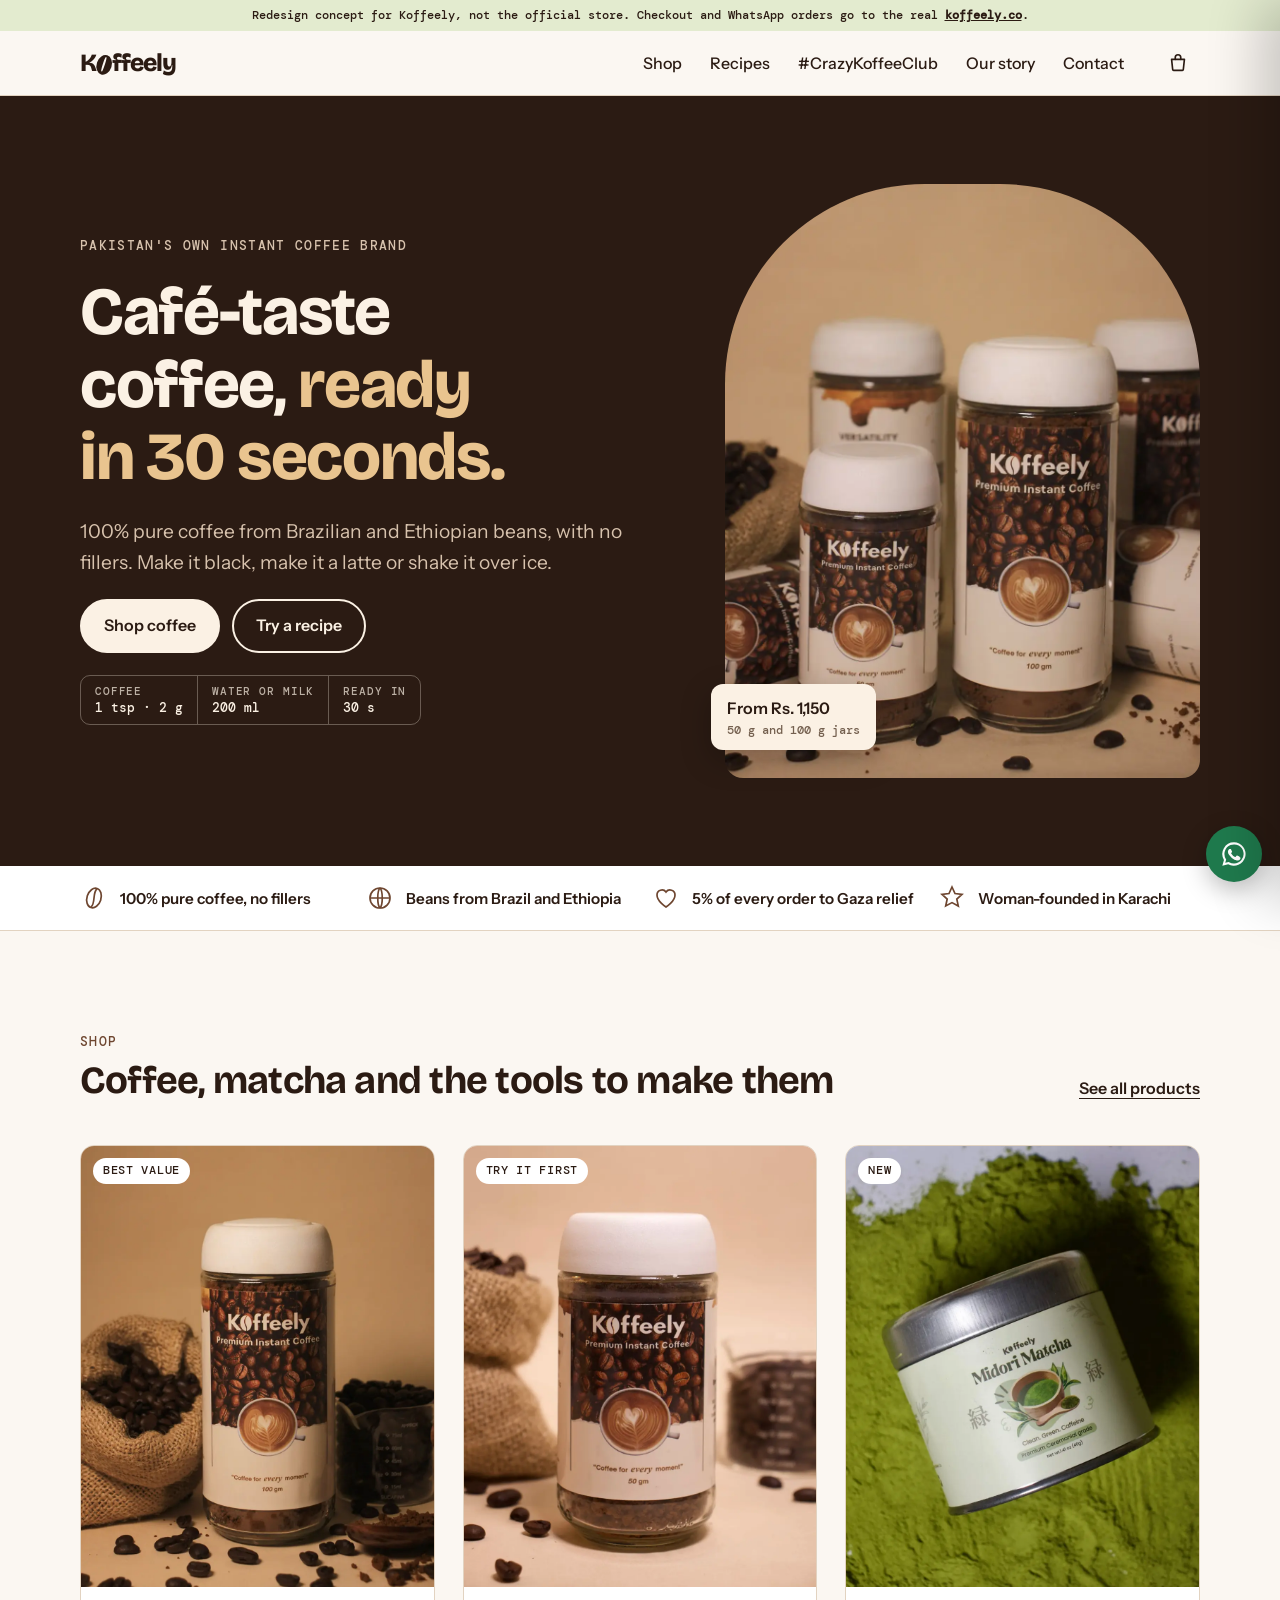
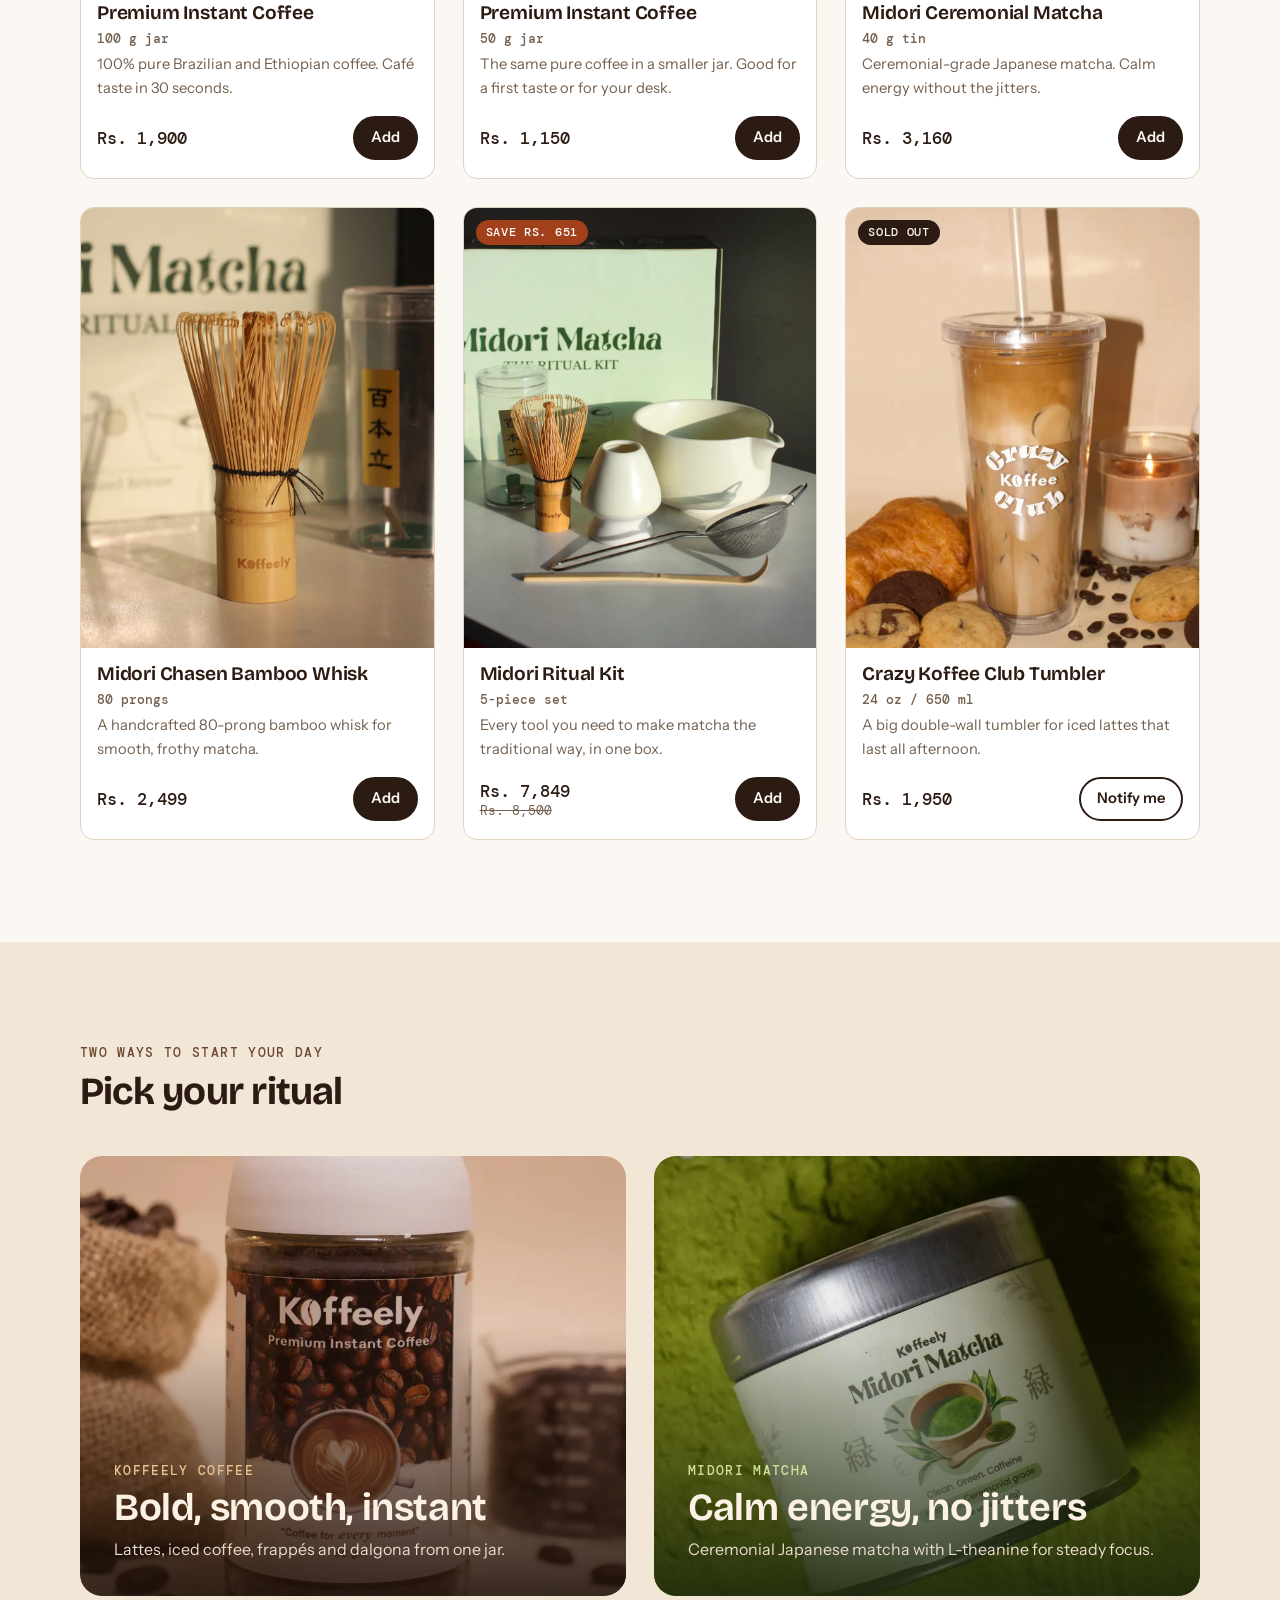
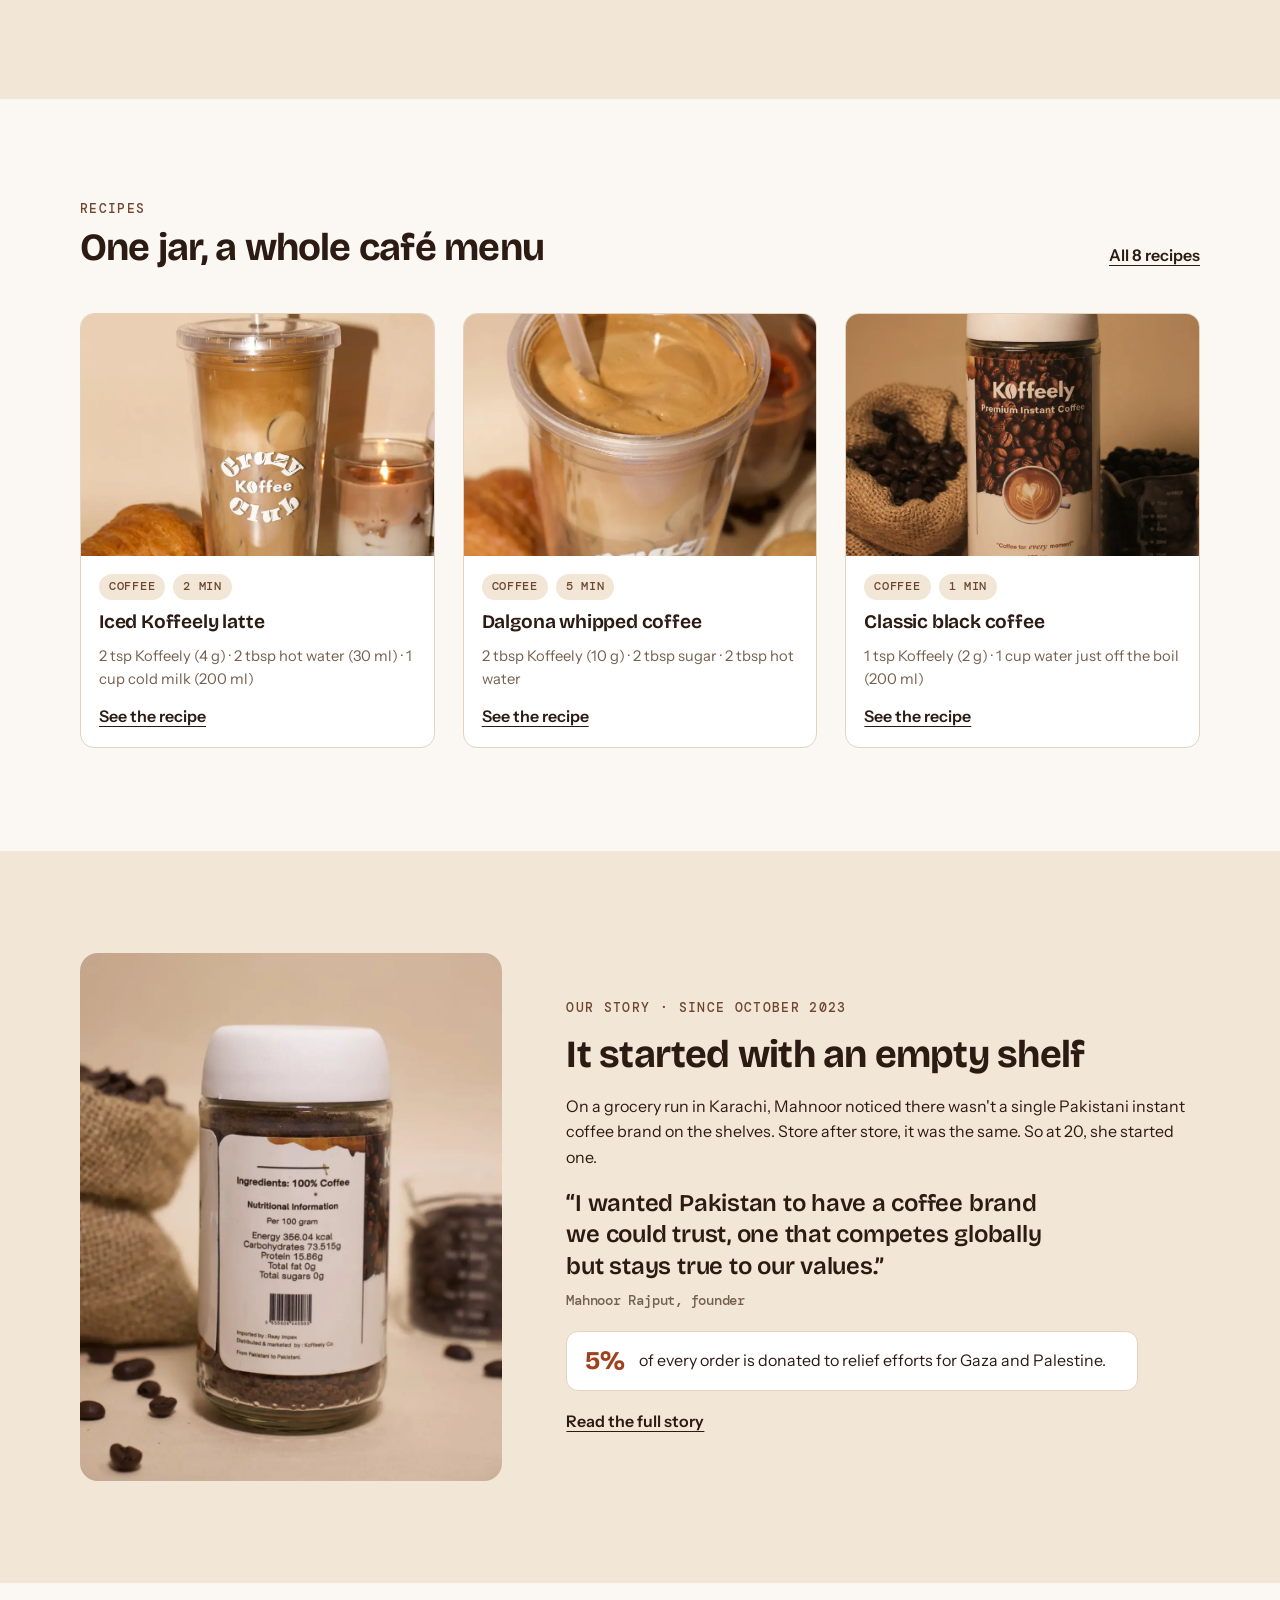
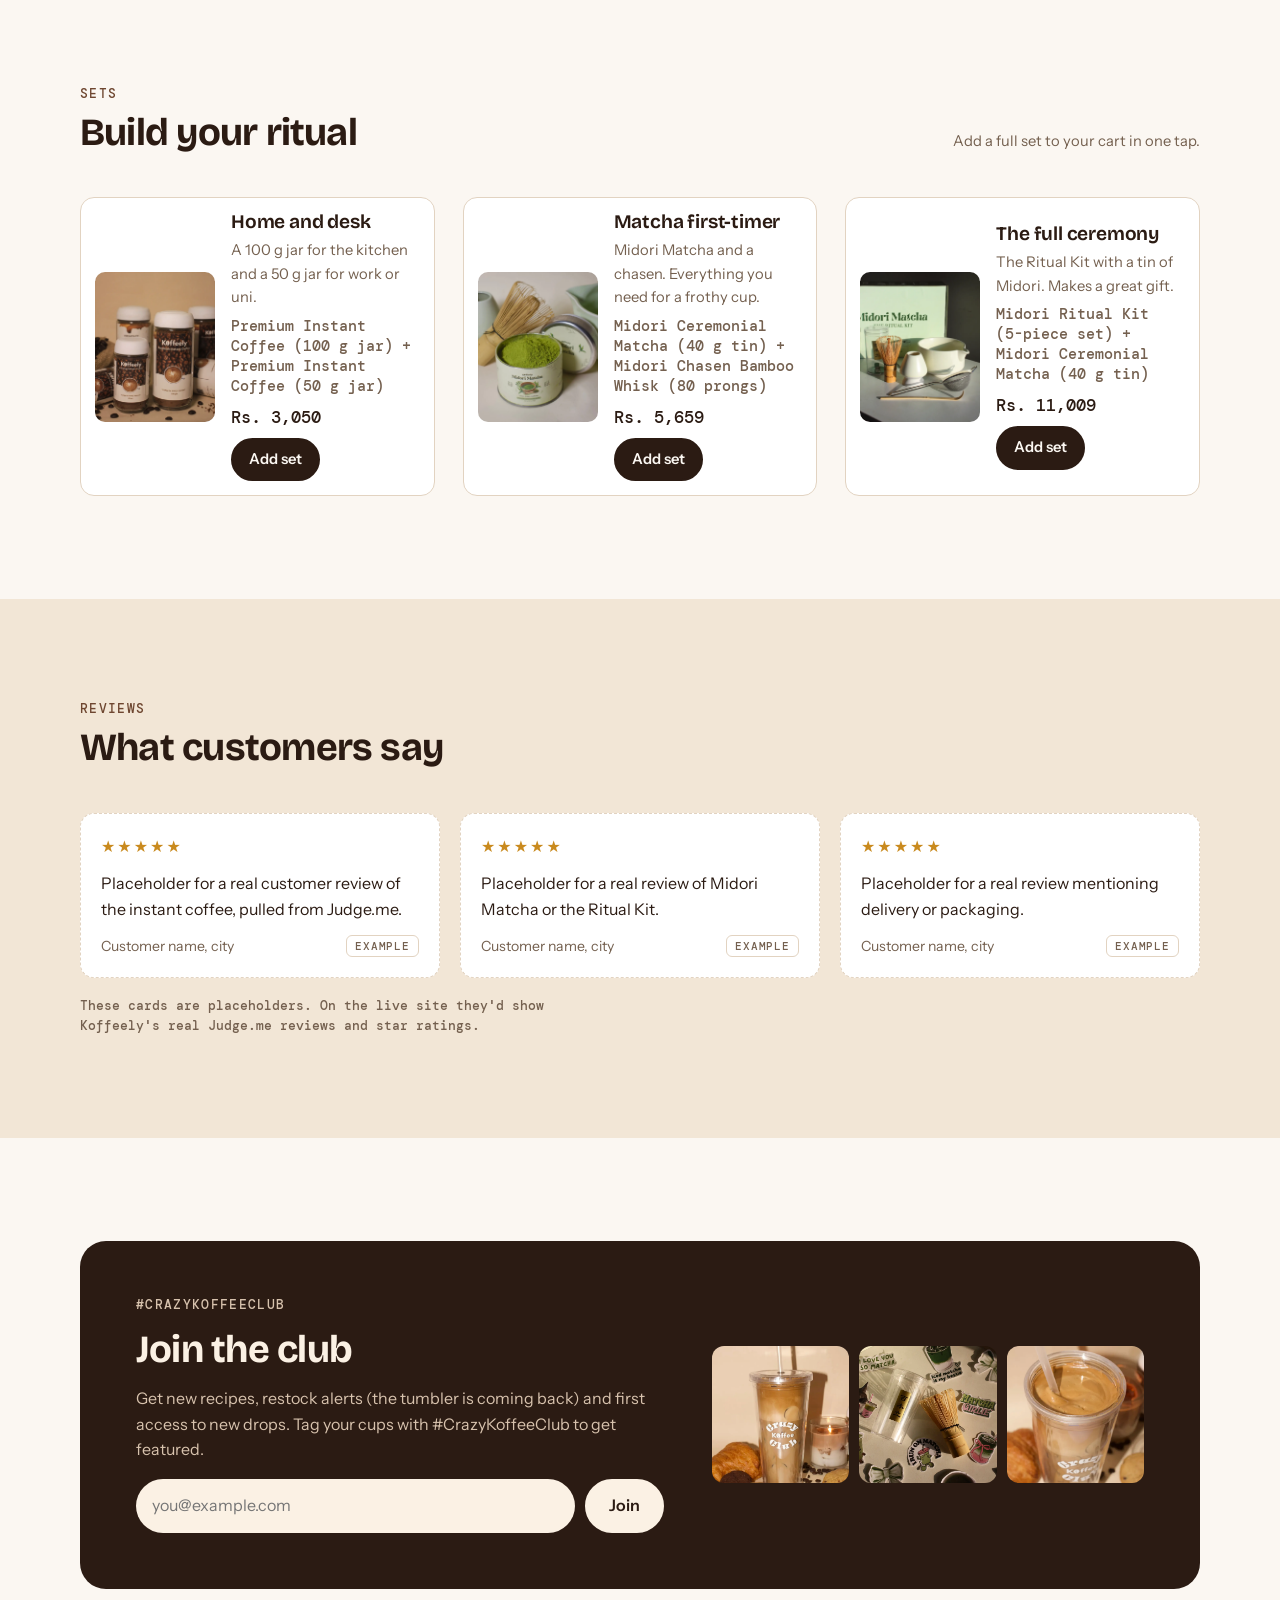
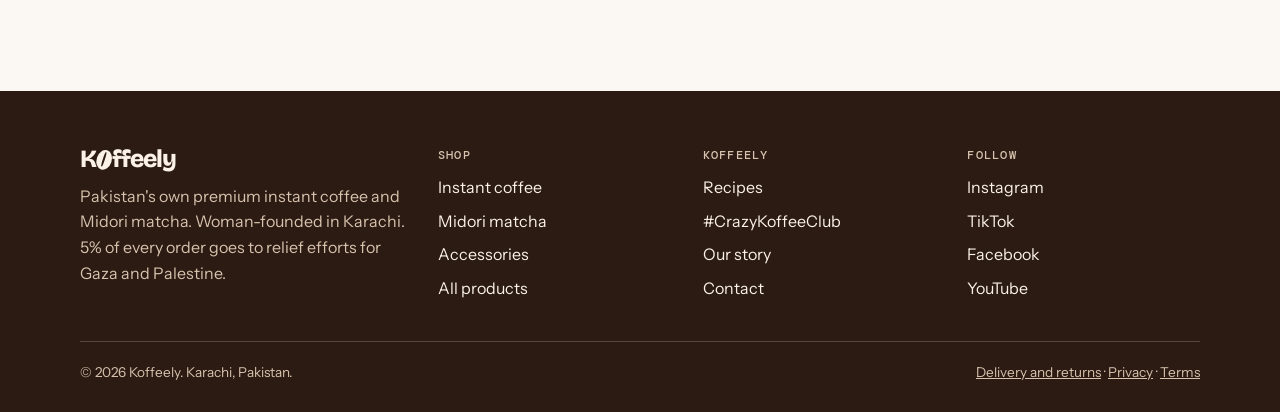
==== index.html @ 9adcfd4b "Koffeely redesign concept: 7-page static site, review page and audit Static redesign of koffeely.co " ====
<!doctype html>
<html lang="en">
<head>
<meta charset="utf-8">
<meta name="viewport" content="width=device-width, initial-scale=1, viewport-fit=cover">
<title>Koffeely | Pakistan's Own Premium Instant Coffee and Matcha</title>
<meta name="description" content="100% pure instant coffee from Brazilian and Ethiopian beans, plus ceremonial Midori matcha. Woman-founded in Karachi. 5% of every order goes to Gaza relief.">
<meta name="robots" content="noindex, nofollow">
<meta name="theme-color" content="#2b1b13">
<meta property="og:type" content="website">
<meta property="og:site_name" content="Koffeely">
<meta property="og:title" content="Koffeely | Pakistan's own premium instant coffee">
<meta property="og:description" content="100% pure coffee, no fillers. Café-style lattes, iced coffee and dalgona at home in 30 seconds.">
<meta property="og:image" content="assets/img/og-koffeely.jpg">
<meta property="og:image:width" content="1200">
<meta property="og:image:height" content="630">
<meta name="twitter:card" content="summary_large_image">
<link rel="icon" href="data:image/svg+xml,%3Csvg xmlns='http://www.w3.org/2000/svg' viewBox='0 0 32 32'%3E%3Crect width='32' height='32' rx='8' fill='%232b1b13'/%3E%3Cellipse cx='16' cy='16' rx='7' ry='10' transform='rotate(18 16 16)' fill='%23fbf1e4'/%3E%3Cpath d='M16 6.5c-3.5 5 3.5 14 0 19' stroke='%232b1b13' stroke-width='2' fill='none' transform='rotate(18 16 16)'/%3E%3C/svg%3E">
<link rel="preconnect" href="https://fonts.googleapis.com">
<link rel="preconnect" href="https://fonts.gstatic.com" crossorigin>
<link rel="stylesheet" href="https://fonts.googleapis.com/css2?family=Bricolage+Grotesque:opsz,wght@12..96,400..800&family=DM+Mono:wght@400;500&family=Instrument+Sans:wght@400..700&display=swap">
<link rel="stylesheet" href="assets/css/style.css">
<script type="application/ld+json">
{"@context":"https://schema.org","@type":"Organization","name":"Koffeely","url":"https://www.koffeely.co","logo":"https://www.koffeely.co/cdn/shop/files/KOFFEELY_Logo_ZoomedIn.png","email":"koffeelyco@gmail.com","telephone":"+92-329-2016132","founder":{"@type":"Person","name":"Mahnoor Rajput"},"address":{"@type":"PostalAddress","addressLocality":"Karachi","addressCountry":"PK"},"sameAs":["https://www.instagram.com/koffeely.co/","https://www.tiktok.com/@koffeely","https://www.facebook.com/profile.php?id=61572458639599","https://www.youtube.com/channel/UCwJWbZ6tW1SNnRqw0AzqeEQ"]}
</script>
</head>
<body>
<!-- header:start -->
<a class="skip" href="#main">Skip to content</a>
<p class="concept-bar">Redesign concept for Koffeely, not the official store. Checkout and WhatsApp orders go to the real <a href="https://www.koffeely.co" target="_blank" rel="noopener">koffeely.co</a>.</p>
<header class="site-header">
  <div class="wrap">
    <a class="logo" href="index.html" aria-label="Koffeely home">K<span class="bean" aria-hidden="true"></span>ffeely</a>
    <nav class="nav" id="site-nav" aria-label="Main">
      <ul>
        <li><a href="shop.html">Shop</a></li>
        <li><a href="recipes.html">Recipes</a></li>
        <li><a href="club.html">#CrazyKoffeeClub</a></li>
        <li><a href="about.html">Our story</a></li>
        <li><a href="contact.html">Contact</a></li>
      </ul>
    </nav>
    <div class="header-actions">
      <button type="button" class="icon-btn" data-open-cart aria-label="Open cart">
        <svg viewBox="0 0 24 24" fill="none" stroke="currentColor" stroke-width="1.8" stroke-linecap="round" stroke-linejoin="round" aria-hidden="true"><path d="M5 8h14l-1.2 11.1a1 1 0 0 1-1 .9H7.2a1 1 0 0 1-1-.9L5 8Z"/><path d="M9 8V6a3 3 0 0 1 6 0v2"/></svg>
        <span class="cart-count" data-cart-count hidden>0</span>
      </button>
      <button type="button" class="icon-btn menu-btn" aria-controls="site-nav" aria-expanded="false" aria-label="Menu">
        <svg viewBox="0 0 24 24" fill="none" stroke="currentColor" stroke-width="1.8" stroke-linecap="round" aria-hidden="true"><path d="M4 7h16M4 12h16M4 17h16"/></svg>
      </button>
    </div>
  </div>
</header>
<!-- header:end -->

<main id="main">
  <section class="hero" aria-labelledby="hero-title">
    <div class="wrap">
      <div class="hero-copy">
        <span class="eyebrow">Pakistan's own instant coffee brand</span>
        <h1 id="hero-title">Café-taste coffee, <em>ready in 30 seconds.</em></h1>
        <p>100% pure coffee from Brazilian and Ethiopian beans, with no fillers. Make it black, make it a latte or shake it over ice.</p>
        <div class="hero-ctas">
          <a class="btn btn--light" href="shop.html#coffee">Shop coffee</a>
          <a class="btn btn--outline-light" href="recipes.html">Try a recipe</a>
        </div>
        <div class="spec" aria-label="Brew guide: 2 grams of coffee, 200 millilitres of water, 30 seconds">
          <span><b>Coffee</b>1 tsp · 2 g</span>
          <span><b>Water or milk</b>200 ml</span>
          <span><b>Ready in</b>30 s</span>
        </div>
      </div>
      <div class="hero-media">
        <img src="assets/img/instant-coffee-jars-group.webp" alt="Three Koffeely Premium Instant Coffee jars, 50 g and 100 g, on a warm background" width="800" height="1000" fetchpriority="high">
        <div class="hero-tag"><span>From Rs. 1,150</span><small>50 g and 100 g jars</small></div>
      </div>
    </div>
  </section>

  <section class="trust" aria-label="Why Koffeely">
    <div class="wrap">
      <ul>
        <li><svg viewBox="0 0 28 28" fill="none" stroke="currentColor" stroke-width="1.7" aria-hidden="true"><ellipse cx="14" cy="14" rx="7" ry="10" transform="rotate(18 14 14)"/><path d="M14 4.5c-3.3 4.8 3.3 14.2 0 19" transform="rotate(18 14 14)"/></svg>100% pure coffee, no fillers</li>
        <li><svg viewBox="0 0 28 28" fill="none" stroke="currentColor" stroke-width="1.7" aria-hidden="true"><circle cx="14" cy="14" r="10"/><path d="M4 14h20M14 4c3 3 3 17 0 20M14 4c-3 3-3 17 0 20"/></svg>Beans from Brazil and Ethiopia</li>
        <li><svg viewBox="0 0 28 28" fill="none" stroke="currentColor" stroke-width="1.7" aria-hidden="true"><path d="M14 23s-9-5.5-9-12a5 5 0 0 1 9-3 5 5 0 0 1 9 3c0 6.5-9 12-9 12Z"/></svg>5% of every order to Gaza relief</li>
        <li><svg viewBox="0 0 28 28" fill="none" stroke="currentColor" stroke-width="1.7" aria-hidden="true"><path d="M14 3l3 6.5 7 .8-5.2 4.8 1.5 7L14 18.6 7.7 22l1.5-7L4 10.3l7-.8L14 3Z"/></svg>Woman-founded in Karachi</li>
      </ul>
    </div>
  </section>

  <section class="section" aria-labelledby="best-title">
    <div class="wrap">
      <div class="section-head">
        <div><span class="eyebrow">Shop</span><h2 id="best-title">Coffee, matcha and the tools to make them</h2></div>
        <a class="link" href="shop.html">See all products</a>
      </div>
      <div class="grid" data-products data-category="all"></div>
    </div>
  </section>

  <section class="section section--crema" aria-labelledby="lines-title">
    <div class="wrap">
      <div class="section-head">
        <div><span class="eyebrow">Two ways to start your day</span><h2 id="lines-title">Pick your ritual</h2></div>
      </div>
      <div class="lines">
        <a class="line-card" href="shop.html#coffee">
          <img src="assets/img/koffeely-jar-coffee-beans.webp" alt="" loading="lazy" width="800" height="1000">
          <div><span class="eyebrow">Koffeely coffee</span><h3>Bold, smooth, instant</h3><p>Lattes, iced coffee, frappés and dalgona from one jar.</p></div>
        </a>
        <a class="line-card line-card--matcha" href="shop.html#matcha">
          <img src="assets/img/midori-matcha-tin-on-powder.webp" alt="" loading="lazy" width="800" height="1000">
          <div><span class="eyebrow">Midori matcha</span><h3>Calm energy, no jitters</h3><p>Ceremonial Japanese matcha with L-theanine for steady focus.</p></div>
        </a>
      </div>
    </div>
  </section>

  <section class="section" aria-labelledby="recipe-title">
    <div class="wrap">
      <div class="section-head">
        <div><span class="eyebrow">Recipes</span><h2 id="recipe-title">One jar, a whole café menu</h2></div>
        <a class="link" href="recipes.html">All 8 recipes</a>
      </div>
      <div class="recipe-grid" data-recipes data-limit="3"></div>
    </div>
  </section>

  <section class="section section--crema" aria-labelledby="story-title">
    <div class="wrap founder">
      <img src="assets/img/instant-coffee-50g-front.webp" alt="Front label of a Koffeely jar reading Coffee for every moment" loading="lazy" width="800" height="1000">
      <div class="founder-copy">
        <span class="eyebrow">Our story · Since October 2023</span>
        <h2 id="story-title">It started with an empty shelf</h2>
        <p>On a grocery run in Karachi, Mahnoor noticed there wasn't a single Pakistani instant coffee brand on the shelves. Store after store, it was the same. So at 20, she started one.</p>
        <blockquote>“I wanted Pakistan to have a coffee brand we could trust, one that competes globally but stays true to our values.”<br><cite>Mahnoor Rajput, founder</cite></blockquote>
        <div class="give"><strong>5%</strong><span>of every order is donated to relief efforts for Gaza and Palestine.</span></div>
        <a class="link" href="about.html">Read the full story</a>
      </div>
    </div>
  </section>

  <section class="section" aria-labelledby="sets-title">
    <div class="wrap">
      <div class="section-head">
        <div><span class="eyebrow">Sets</span><h2 id="sets-title">Build your ritual</h2></div>
        <p class="card-tag">Add a full set to your cart in one tap.</p>
      </div>
      <div class="bundles" data-bundles></div>
    </div>
  </section>

  <section class="section section--crema" aria-labelledby="reviews-title">
    <div class="wrap">
      <div class="section-head">
        <div><span class="eyebrow">Reviews</span><h2 id="reviews-title">What customers say</h2></div>
      </div>
      <div class="reviews">
        <article class="review"><span class="stars" aria-label="5 out of 5 stars">★★★★★</span><p>Placeholder for a real customer review of the instant coffee, pulled from Judge.me.</p><footer><span>Customer name, city</span><span class="example-tag">Example</span></footer></article>
        <article class="review"><span class="stars" aria-label="5 out of 5 stars">★★★★★</span><p>Placeholder for a real review of Midori Matcha or the Ritual Kit.</p><footer><span>Customer name, city</span><span class="example-tag">Example</span></footer></article>
        <article class="review"><span class="stars" aria-label="5 out of 5 stars">★★★★★</span><p>Placeholder for a real review mentioning delivery or packaging.</p><footer><span>Customer name, city</span><span class="example-tag">Example</span></footer></article>
      </div>
      <p class="note">These cards are placeholders. On the live site they'd show Koffeely's real Judge.me reviews and star ratings.</p>
    </div>
  </section>

  <section class="section" aria-labelledby="club-title">
    <div class="wrap">
      <div class="club">
        <div class="club-copy">
          <span class="eyebrow" style="color:var(--on-block-muted)">#CrazyKoffeeClub</span>
          <h2 id="club-title">Join the club</h2>
          <p>Get new recipes, restock alerts (the tumbler is coming back) and first access to new drops. Tag your cups with #CrazyKoffeeClub to get featured.</p>
          <form class="inline-form" data-demo="Concept demo: on the live store this adds you to Koffeely's Shopify email list." novalidate>
            <label class="sr-only" for="club-email">Email address</label>
            <input id="club-email" type="email" placeholder="you@example.com" autocomplete="email">
            <button class="btn btn--light" type="submit">Join</button>
          </form>
          <p class="form-msg" hidden></p>
        </div>
        <div class="club-photos">
          <img src="assets/img/tumbler-iced-latte.webp" alt="Iced latte in a Crazy Koffee Club tumbler" loading="lazy" width="300" height="300">
          <img src="assets/img/midori-chasen-matcha-stickers.webp" alt="Matcha whisk surrounded by matcha stickers" loading="lazy" width="300" height="300">
          <img src="assets/img/tumbler-dalgona.webp" alt="Dalgona coffee in a Crazy Koffee Club tumbler" loading="lazy" width="300" height="300">
        </div>
      </div>
    </div>
  </section>
</main>

<!-- footer:start -->
<footer class="site-footer">
  <div class="wrap">
    <div class="footer-grid">
      <div class="footer-brand">
        <a class="logo" href="index.html" aria-label="Koffeely home">K<span class="bean" aria-hidden="true"></span>ffeely</a>
        <p>Pakistan's own premium instant coffee and Midori matcha. Woman-founded in Karachi. 5% of every order goes to relief efforts for Gaza and Palestine.</p>
      </div>
      <div>
        <h2>Shop</h2>
        <ul>
          <li><a href="shop.html#coffee">Instant coffee</a></li>
          <li><a href="shop.html#matcha">Midori matcha</a></li>
          <li><a href="shop.html#accessories">Accessories</a></li>
          <li><a href="shop.html">All products</a></li>
        </ul>
      </div>
      <div>
        <h2>Koffeely</h2>
        <ul>
          <li><a href="recipes.html">Recipes</a></li>
          <li><a href="club.html">#CrazyKoffeeClub</a></li>
          <li><a href="about.html">Our story</a></li>
          <li><a href="contact.html">Contact</a></li>
        </ul>
      </div>
      <div>
        <h2>Follow</h2>
        <ul>
          <li><a href="https://www.instagram.com/koffeely.co/" target="_blank" rel="noopener">Instagram</a></li>
          <li><a href="https://www.tiktok.com/@koffeely" target="_blank" rel="noopener">TikTok</a></li>
          <li><a href="https://www.facebook.com/profile.php?id=61572458639599" target="_blank" rel="noopener">Facebook</a></li>
          <li><a href="https://www.youtube.com/channel/UCwJWbZ6tW1SNnRqw0AzqeEQ" target="_blank" rel="noopener">YouTube</a></li>
        </ul>
      </div>
    </div>
    <div class="footer-base">
      <span>© 2026 Koffeely. Karachi, Pakistan.</span>
      <span><a href="contact.html#faq">Delivery and returns</a> · <a href="https://www.koffeely.co/policies/privacy-policy" target="_blank" rel="noopener">Privacy</a> · <a href="https://www.koffeely.co/policies/terms-of-service" target="_blank" rel="noopener">Terms</a></span>
    </div>
  </div>
</footer>

<div class="drawer-backdrop" id="cart-backdrop" data-close-cart hidden></div>
<aside class="drawer" id="cart" role="dialog" aria-modal="true" aria-labelledby="cart-title" aria-hidden="true">
  <div class="drawer-head">
    <h2 id="cart-title">Your cart</h2>
    <button type="button" class="icon-btn" id="cart-close" data-close-cart aria-label="Close cart">
      <svg viewBox="0 0 24 24" fill="none" stroke="currentColor" stroke-width="1.8" stroke-linecap="round" aria-hidden="true"><path d="M6 6l12 12M18 6 6 18"/></svg>
    </button>
  </div>
  <div class="drawer-items" id="cart-items"></div>
  <div class="drawer-foot" id="cart-foot" hidden>
    <div class="subtotal"><span>Subtotal</span><span class="price" id="cart-subtotal">Rs. 0</span></div>
    <small>Delivery is calculated at checkout.</small>
    <a class="btn btn--block" id="cart-checkout" href="#" target="_blank" rel="noopener">Check out securely</a>
    <a class="btn btn--wa btn--block" id="cart-wa" href="#" target="_blank" rel="noopener">Order on WhatsApp instead</a>
  </div>
</aside>
<div class="toast" id="toast" role="status" aria-live="polite"></div>
<a class="wa-float" data-wa-float href="https://wa.me/923292016132" target="_blank" rel="noopener" aria-label="Chat with Koffeely on WhatsApp">
  <svg viewBox="0 0 24 24" fill="currentColor" aria-hidden="true"><path d="M12 2a10 10 0 0 0-8.6 15.1L2 22l5-1.3A10 10 0 1 0 12 2Zm0 18.2a8.2 8.2 0 0 1-4.2-1.2l-.3-.2-3 .8.8-2.9-.2-.3A8.2 8.2 0 1 1 12 20.2Zm4.5-6.1c-.2-.1-1.5-.7-1.7-.8s-.4-.1-.6.1-.7.8-.8 1-.3.2-.5.1a6.7 6.7 0 0 1-3.3-2.9c-.3-.4.3-.4.7-1.3.1-.2 0-.3 0-.4l-.8-1.8c-.2-.5-.4-.4-.6-.4h-.5a1 1 0 0 0-.7.3 3 3 0 0 0-.9 2.2 5.2 5.2 0 0 0 1.1 2.7 11.8 11.8 0 0 0 4.5 4c1.7.7 2.3.8 3.2.6a2.7 2.7 0 0 0 1.8-1.2 2.2 2.2 0 0 0 .1-1.2c0-.1-.2-.2-.5-.3Z"/></svg>
</a>
<script src="assets/js/products.js"></script>
<script src="assets/js/main.js"></script>
<!-- footer:end -->
</body>
</html>
---- assets/css/style.css ----
/* Layout concept: the jar label as a system. Espresso blocks like the label wrap,
   milk-white "lids" for surfaces, matcha green reserved for the Midori line,
   and mono spec chips (2 g · 200 ml · 30 s) borrowed from packaging copy. */
:root {
  --milk: #fbf7f2;        /* page ground */
  --crema: #f2e6d6;       /* alternate band */
  --roast: #2b1b13;       /* primary text */
  --bean: #6e4630;        /* secondary brown */
  --muted: #74604f;       /* quiet text */
  --line: #e2d3c1;
  --surface: #ffffff;     /* cards / lids */
  --block: #2b1b13;       /* espresso band */
  --on-block: #fbf1e4;
  --on-block-muted: #d7c2ad;
  --btn: #2b1b13;
  --on-btn: #fbf7f2;
  --matcha: #4f6e1e;
  --matcha-soft: #e3ebcf;
  --sale: #a2401c;
  --focus: #c26a1f;

  --font-display: "Bricolage Grotesque", "Avenir Next", "Segoe UI", system-ui, sans-serif;
  --font-body: "Instrument Sans", "Helvetica Neue", "Segoe UI", system-ui, sans-serif;
  --font-mono: "DM Mono", ui-monospace, "Cascadia Mono", Consolas, monospace;

  --step--1: 0.84rem;
  --step-0: 1rem;
  --step-1: 1.2rem;
  --step-2: 1.5rem;
  --step-3: clamp(1.75rem, 1.3rem + 2vw, 2.4rem);
  --step-4: clamp(2.3rem, 1.4rem + 4vw, 4.2rem);

  --gutter: clamp(16px, 4vw, 40px);
  --max: 1200px;
  --radius: 14px;
  --header-h: 64px;
  color-scheme: light;
}
@media (prefers-color-scheme: dark) {
  :root:not([data-theme="light"]) {
    --milk: #17100b; --crema: #21170f; --roast: #f3e7d9; --bean: #d6ad88; --muted: #b29c8a;
    --line: #3a2a1f; --surface: #22180f; --block: #2d1f15; --on-block: #fbf1e4; --on-block-muted: #cdb7a2;
    --btn: #f3e7d9; --on-btn: #17100b; --matcha: #aac76c; --matcha-soft: #26301a; --sale: #f08a5d; --focus: #f0a35a;
    color-scheme: dark;
  }
}
:root[data-theme="dark"] {
  --milk: #17100b; --crema: #21170f; --roast: #f3e7d9; --bean: #d6ad88; --muted: #b29c8a;
  --line: #3a2a1f; --surface: #22180f; --block: #2d1f15; --on-block: #fbf1e4; --on-block-muted: #cdb7a2;
  --btn: #f3e7d9; --on-btn: #17100b; --matcha: #aac76c; --matcha-soft: #26301a; --sale: #f08a5d; --focus: #f0a35a;
  color-scheme: dark;
}

*, *::before, *::after { box-sizing: border-box; }
html { -webkit-text-size-adjust: 100%; scroll-behavior: smooth; }
body {
  margin: 0; background: var(--milk); color: var(--roast);
  font: 400 var(--step-0)/1.6 var(--font-body);
  padding-bottom: env(safe-area-inset-bottom, 0px);
  overflow-x: hidden;
}
img { max-width: 100%; height: auto; display: block; }
a { color: inherit; }
button { font: inherit; color: inherit; cursor: pointer; }
:focus-visible { outline: 3px solid var(--focus); outline-offset: 2px; border-radius: 4px; }
[hidden] { display: none !important; }
.sr-only { position: absolute; width: 1px; height: 1px; overflow: hidden; clip: rect(0 0 0 0); white-space: nowrap; }
.skip { position: absolute; left: 8px; top: -60px; z-index: 100; background: var(--btn); color: var(--on-btn); padding: 8px 14px; border-radius: 8px; }
.skip:focus { top: 8px; }

h1, h2, h3 { font-family: var(--font-display); line-height: 1.08; letter-spacing: -0.02em; text-wrap: balance; margin: 0; }
h1 { font-size: var(--step-4); font-weight: 750; }
h2 { font-size: var(--step-3); font-weight: 700; }
h3 { font-size: var(--step-1); font-weight: 650; letter-spacing: -0.01em; }
p { margin: 0; max-width: 65ch; }
.eyebrow { font: 500 var(--step--1)/1.2 var(--font-mono); text-transform: uppercase; letter-spacing: 0.1em; color: var(--bean); }
.lede { font-size: var(--step-1); color: var(--muted); }
.mono { font-family: var(--font-mono); }

.wrap { width: 100%; max-width: var(--max); margin-inline: auto; padding-inline: var(--gutter); }
.section { padding-block: clamp(56px, 8vw, 104px); }
.section--crema { background: var(--crema); }
.section-head { display: flex; flex-wrap: wrap; align-items: end; justify-content: space-between; gap: 16px 32px; margin-bottom: clamp(28px, 4vw, 44px); }
.section-head > div { display: grid; gap: 10px; min-width: 0; }

/* Concept bar */
.concept-bar { max-width: none; margin: 0; background: var(--matcha-soft); color: var(--roast); font: 500 0.78rem/1.4 var(--font-mono); text-align: center; padding: 7px var(--gutter); }
.concept-bar a { font-weight: 600; }

/* Header */
.site-header { position: sticky; top: env(safe-area-inset-top, 0px); z-index: 40; background: color-mix(in srgb, var(--milk) 92%, transparent); backdrop-filter: blur(10px); border-bottom: 1px solid var(--line); }
.site-header .wrap { display: flex; align-items: center; gap: 20px; min-height: var(--header-h); }
.logo { font: 800 1.55rem/1 var(--font-display); letter-spacing: -0.04em; text-decoration: none; display: inline-flex; align-items: center; }
.logo .bean { display: inline-block; width: 0.62em; height: 0.8em; margin-inline: 0.02em; border-radius: 50%; background: var(--roast); position: relative; transform: rotate(18deg) translateY(0.04em); }
.logo .bean::after { content: ""; position: absolute; inset: 12% 46% 12% 42%; border-radius: 40%; background: var(--milk); }
.nav { margin-left: auto; }
.nav ul { list-style: none; display: flex; gap: 4px; margin: 0; padding: 0; }
.nav a { display: block; padding: 8px 12px; border-radius: 999px; text-decoration: none; font-weight: 500; }
.nav a:hover { background: var(--crema); }
.nav a[aria-current="page"] { background: var(--roast); color: var(--milk); }
.header-actions { display: flex; align-items: center; gap: 6px; }
.icon-btn { display: inline-grid; place-items: center; width: 44px; height: 44px; border-radius: 999px; border: 0; background: transparent; position: relative; }
.icon-btn:hover { background: var(--crema); }
.icon-btn svg { width: 22px; height: 22px; }
.cart-count { position: absolute; top: 4px; right: 2px; min-width: 18px; height: 18px; padding: 0 5px; border-radius: 999px; background: var(--sale); color: #fff; font: 600 0.7rem/18px var(--font-mono); text-align: center; }
.menu-btn { display: none; }
@media (max-width: 860px) {
  .menu-btn { display: inline-grid; }
  .nav { position: fixed; inset: calc(var(--header-h) + env(safe-area-inset-top, 0px)) 0 auto 0; background: var(--milk); border-bottom: 1px solid var(--line); padding: 12px var(--gutter) 20px; display: none; }
  .nav.open { display: block; }
  .nav ul { flex-direction: column; }
  .nav a { padding: 12px 14px; font-size: 1.1rem; }
  .header-actions { margin-left: auto; }
}

/* Buttons */
.btn { display: inline-flex; align-items: center; justify-content: center; gap: 8px; min-height: 48px; padding: 12px 22px; border-radius: 999px; border: 2px solid var(--btn); background: var(--btn); color: var(--on-btn); font-weight: 600; text-decoration: none; transition: transform .15s ease, background .15s ease; }
.btn:hover { transform: translateY(-1px); }
.btn--ghost { background: transparent; color: var(--roast); }
.btn--light { background: var(--on-block); border-color: var(--on-block); color: #2b1b13; }
.btn--outline-light { background: transparent; border-color: var(--on-block); color: var(--on-block); }
.btn--wa { background: #1f7a4d; border-color: #1f7a4d; color: #fff; }
.btn--block { width: 100%; }
.btn[disabled] { opacity: .55; cursor: not-allowed; transform: none; }
.link { font-weight: 600; text-underline-offset: 4px; }

/* Hero */
.hero { background: var(--block); color: var(--on-block); overflow: hidden; }
.hero .wrap { display: grid; grid-template-columns: 1.1fr 0.9fr; gap: clamp(28px, 5vw, 64px); align-items: center; padding-block: clamp(44px, 7vw, 88px); }
.hero-copy { display: grid; gap: 22px; min-width: 0; }
.hero .eyebrow { color: var(--on-block-muted); }
.hero h1 em { font-style: normal; color: #e9c48f; }
.hero p { color: var(--on-block-muted); font-size: var(--step-1); }
.hero-ctas { display: flex; flex-wrap: wrap; gap: 12px; }
.spec { display: inline-flex; flex-wrap: wrap; gap: 0; border: 1px solid color-mix(in srgb, var(--on-block) 30%, transparent); border-radius: 10px; overflow: hidden; width: fit-content; max-width: 100%; }
.spec span { font: 500 0.82rem/1 var(--font-mono); padding: 10px 14px; border-right: 1px solid color-mix(in srgb, var(--on-block) 30%, transparent); }
.spec span:last-child { border-right: 0; }
.spec b { display: block; font-weight: 500; font-size: 0.68rem; opacity: .7; margin-bottom: 4px; text-transform: uppercase; letter-spacing: .08em; }
.hero-media { position: relative; min-width: 0; }
.hero-media img { border-radius: 200px 200px 18px 18px; aspect-ratio: 4/5; object-fit: cover; width: 100%; }
.hero-tag { position: absolute; left: -14px; bottom: 28px; background: var(--on-block); color: #2b1b13; border-radius: 12px; padding: 12px 16px; font-weight: 600; box-shadow: 0 10px 30px rgb(0 0 0 / .25); display: grid; gap: 2px; }
.hero-tag small { font: 500 .72rem var(--font-mono); color: #74604f; }
@media (max-width: 760px) {
  .hero .wrap { grid-template-columns: 1fr; }
  .hero-media { max-width: 420px; }
  .hero-tag { left: 10px; }
}

/* Trust strip */
.trust { border-bottom: 1px solid var(--line); background: var(--surface); }
.trust ul { list-style: none; margin: 0; padding: 18px 0; display: grid; grid-template-columns: repeat(4, minmax(0, 1fr)); gap: 16px 24px; }
.trust li { display: flex; align-items: center; gap: 12px; font-weight: 600; font-size: 0.95rem; line-height: 1.3; }
.trust svg { flex: none; width: 28px; height: 28px; color: var(--bean); }
@media (max-width: 860px) { .trust ul { grid-template-columns: repeat(2, minmax(0, 1fr)); } }

/* Product grid */
.grid { display: grid; grid-template-columns: repeat(auto-fill, minmax(min(100%, 300px), 1fr)); gap: clamp(16px, 2.4vw, 28px); }
.card { display: grid; grid-template-rows: auto 1fr; background: var(--surface); border-radius: var(--radius); overflow: hidden; border: 1px solid var(--line); }
.card-media { position: relative; display: block; aspect-ratio: 4/5; background: var(--crema); overflow: hidden; }
.card-media img { width: 100%; height: 100%; object-fit: cover; transition: transform .5s ease; }
.card:hover .card-media img { transform: scale(1.04); }
.badge { position: absolute; top: 12px; left: 12px; background: var(--surface); color: var(--roast); font: 500 .72rem/1 var(--font-mono); text-transform: uppercase; letter-spacing: .06em; padding: 7px 10px; border-radius: 999px; }
.badge--sale { background: var(--sale); color: #fff; }
.badge--out { background: var(--roast); color: var(--milk); }
.card-body { display: grid; grid-template-rows: auto auto 1fr auto; gap: 6px; padding: 16px 16px 18px; }
.card-body h3 a { text-decoration: none; }
.card-body h3 a::after { content: ""; }
.card-size { font: 500 .8rem var(--font-mono); color: var(--muted); }
.card-tag { font-size: .92rem; color: var(--muted); }
.card-foot { display: flex; align-items: center; justify-content: space-between; gap: 10px; margin-top: 10px; }
.price { font: 500 1.05rem var(--font-mono); font-variant-numeric: tabular-nums; }
.price s { display: block; color: var(--muted); font-weight: 400; font-size: .8em; }
.add-btn { min-height: 42px; padding: 8px 16px; font-size: .92rem; }
.card--matcha .card-media { background: var(--matcha-soft); }
@media (max-width: 600px) {
  .grid { grid-template-columns: repeat(2, minmax(0, 1fr)); gap: 12px; }
  .card-body { padding: 12px 12px 14px; }
  .card-body h3 { font-size: 1rem; }
  .card-tag { display: none; }
  .card-foot { flex-wrap: wrap; }
  .add-btn { min-height: 40px; padding: 6px 14px; }
  .badge { top: 8px; left: 8px; }
}

/* Two lines split */
.lines { display: grid; grid-template-columns: 1fr 1fr; gap: clamp(16px, 2.4vw, 28px); }
.line-card { position: relative; display: grid; align-content: end; min-height: 440px; border-radius: 22px; overflow: hidden; text-decoration: none; color: #fbf1e4; isolation: isolate; }
.line-card img { position: absolute; inset: 0; width: 100%; height: 100%; object-fit: cover; z-index: -2; transition: transform .6s ease; }
.line-card::before { content: ""; position: absolute; inset: 0; z-index: -1; background: linear-gradient(to top, rgb(30 18 11 / .88), rgb(30 18 11 / .1) 60%); }
.line-card--matcha::before { background: linear-gradient(to top, rgb(28 40 12 / .9), rgb(28 40 12 / .08) 60%); }
.line-card:hover img { transform: scale(1.04); }
.line-card div { padding: clamp(22px, 3vw, 34px); display: grid; gap: 8px; }
.line-card .eyebrow { color: #e9c48f; }
.line-card--matcha .eyebrow { color: #cfe39a; }
.line-card h3 { font-size: var(--step-3); }
.line-card p { color: #eadccc; }
@media (max-width: 760px) { .lines { grid-template-columns: 1fr; } .line-card { min-height: 360px; } }

/* Recipes */
.recipe-grid { display: grid; grid-template-columns: repeat(auto-fill, minmax(min(100%, 300px), 1fr)); gap: clamp(16px, 2.4vw, 28px); }
.recipe { display: grid; grid-template-rows: auto 1fr; background: var(--surface); border: 1px solid var(--line); border-radius: var(--radius); overflow: hidden; }
.recipe-media { aspect-ratio: 16/11; overflow: hidden; background: var(--crema); }
.recipe-media img { width: 100%; height: 100%; object-fit: cover; }
.recipe-body { display: grid; align-content: start; gap: 12px; padding: 18px; }
.recipe-meta { display: flex; gap: 8px; flex-wrap: wrap; }
.chip { font: 500 .74rem/1 var(--font-mono); text-transform: uppercase; letter-spacing: .06em; padding: 7px 10px; border-radius: 999px; background: var(--crema); color: var(--bean); }
.chip--matcha { background: var(--matcha-soft); color: var(--matcha); }
.recipe ul, .recipe ol { margin: 0; padding-left: 1.2em; display: grid; gap: 4px; font-size: .95rem; }
.recipe h4 { margin: 4px 0 0; font: 500 .74rem var(--font-mono); text-transform: uppercase; letter-spacing: .08em; color: var(--muted); }
.recipe details summary { cursor: pointer; font-weight: 600; padding: 6px 0; }
.recipe details[open] summary { margin-bottom: 8px; }

/* Filters */
.filters { display: flex; flex-wrap: wrap; gap: 8px; margin-bottom: 28px; }
.filter { border: 1.5px solid var(--line); background: var(--surface); border-radius: 999px; padding: 9px 16px; font-weight: 600; min-height: 42px; }
.filter[aria-pressed="true"] { background: var(--roast); color: var(--milk); border-color: var(--roast); }

/* Founder */
.founder { display: grid; grid-template-columns: 0.8fr 1.2fr; gap: clamp(28px, 5vw, 72px); align-items: center; }
.founder img { border-radius: 18px; aspect-ratio: 4/5; object-fit: cover; width: 100%; }
.founder-copy { display: grid; gap: 18px; min-width: 0; }
.founder blockquote { margin: 0; font: 600 var(--step-2)/1.3 var(--font-display); letter-spacing: -0.01em; max-width: 30ch; }
.founder cite { font-style: normal; font: 500 .85rem var(--font-mono); color: var(--muted); }
.give { display: flex; gap: 14px; align-items: center; padding: 16px 18px; border-radius: 12px; background: var(--surface); border: 1px solid var(--line); max-width: 52ch; }
.give strong { font: 700 1.6rem/1 var(--font-display); color: var(--sale); flex: none; }
@media (max-width: 760px) { .founder { grid-template-columns: 1fr; } .founder img { max-width: 380px; } }

/* Bundles */
.bundles { display: grid; grid-template-columns: repeat(auto-fill, minmax(min(100%, 320px), 1fr)); gap: clamp(16px, 2.4vw, 28px); }
.bundle { display: grid; grid-template-columns: 120px 1fr; gap: 16px; align-items: center; background: var(--surface); border: 1px solid var(--line); border-radius: var(--radius); padding: 14px; }
.bundle img { width: 120px; height: 150px; object-fit: cover; border-radius: 10px; }
.bundle-body { display: grid; gap: 6px; min-width: 0; }
.bundle-body p { font-size: .92rem; color: var(--muted); }
.bundle-foot { display: flex; align-items: center; justify-content: space-between; gap: 10px; flex-wrap: wrap; margin-top: 4px; }

/* Reviews */
.reviews { display: grid; grid-template-columns: repeat(auto-fill, minmax(min(100%, 280px), 1fr)); gap: 20px; }
.review { background: var(--surface); border: 1px dashed var(--line); border-radius: var(--radius); padding: 20px; display: grid; gap: 12px; align-content: start; }
.review .stars { color: #c98a1e; letter-spacing: 2px; }
.review footer { display: flex; justify-content: space-between; align-items: center; gap: 10px; font-size: .88rem; color: var(--muted); }
.example-tag { font: 500 .68rem/1 var(--font-mono); text-transform: uppercase; letter-spacing: .08em; padding: 5px 8px; border-radius: 6px; border: 1px solid var(--line); }
.note { font: 500 .82rem/1.5 var(--font-mono); color: var(--muted); margin-top: 18px; }

/* Club strip */
.club { background: var(--block); color: var(--on-block); border-radius: 26px; padding: clamp(28px, 5vw, 56px); display: grid; grid-template-columns: 1.1fr 0.9fr; gap: clamp(24px, 4vw, 48px); align-items: center; }
.club h2 { color: var(--on-block); }
.club p { color: var(--on-block-muted); }
.club-copy { display: grid; gap: 16px; min-width: 0; }
.club-photos { display: grid; grid-template-columns: repeat(3, 1fr); gap: 10px; }
.club-photos img { aspect-ratio: 1; object-fit: cover; border-radius: 12px; width: 100%; }
@media (max-width: 760px) { .club { grid-template-columns: 1fr; } }

/* Forms */
.field { display: grid; gap: 6px; }
.field label { font-weight: 600; font-size: .92rem; }
.field input, .field textarea, .field select { width: 100%; min-height: 48px; padding: 12px 14px; border-radius: 10px; border: 1.5px solid var(--line); background: var(--surface); color: var(--roast); font: inherit; }
.field textarea { min-height: 130px; resize: vertical; }
.inline-form { display: flex; gap: 10px; flex-wrap: wrap; }
.inline-form input { flex: 1 1 220px; min-height: 48px; padding: 12px 16px; border-radius: 999px; border: 0; font: inherit; background: var(--on-block); color: #2b1b13; }
.form-msg { font-size: .92rem; padding: 12px 14px; border-radius: 10px; background: var(--matcha-soft); color: var(--roast); }
.club .form-msg { color: #2b1b13; background: #e3ebcf; }

/* Product page */
.crumbs { font: 500 .8rem var(--font-mono); color: var(--muted); padding-top: 22px; }
.crumbs a { text-decoration: none; }
.pdp { display: grid; grid-template-columns: 1.05fr 0.95fr; gap: clamp(24px, 5vw, 64px); padding-block: 22px clamp(48px, 7vw, 88px); align-items: start; }
.gallery { display: grid; gap: 12px; min-width: 0; position: sticky; top: calc(var(--header-h) + 16px + env(safe-area-inset-top, 0px)); }
.gallery-main { border-radius: 18px; overflow: hidden; background: var(--crema); aspect-ratio: 4/5; }
.gallery-main img { width: 100%; height: 100%; object-fit: cover; }
.thumbs { display: flex; gap: 10px; overflow-x: auto; padding-bottom: 4px; }
.thumbs button { flex: none; width: 72px; height: 90px; padding: 0; border-radius: 10px; overflow: hidden; border: 2px solid transparent; background: var(--crema); }
.thumbs button[aria-current="true"] { border-color: var(--roast); }
.thumbs img { width: 100%; height: 100%; object-fit: cover; }
.pdp-info { display: grid; gap: 20px; min-width: 0; }
.pdp-info h1 { font-size: var(--step-3); }
.pdp-price { font: 500 1.5rem var(--font-mono); }
.pdp-price s { color: var(--muted); font-size: .7em; font-weight: 400; margin-left: 8px; }
.stock { font: 500 .85rem var(--font-mono); color: var(--matcha); }
.stock--out { color: var(--sale); }
.qty { display: inline-flex; align-items: center; border: 1.5px solid var(--line); border-radius: 999px; background: var(--surface); }
.qty button { width: 44px; height: 46px; border: 0; background: transparent; font-size: 1.2rem; }
.qty output { min-width: 32px; text-align: center; font: 500 1rem var(--font-mono); }
.buy-row { display: flex; gap: 12px; flex-wrap: wrap; }
.buy-row .btn { flex: 1 1 200px; }
.points { list-style: none; padding: 0; margin: 0; display: grid; gap: 10px; }
.points li { display: flex; gap: 10px; }
.points li::before { content: ""; flex: none; width: 8px; height: 10px; margin-top: 8px; border-radius: 50%; background: var(--bean); transform: rotate(18deg); }
.faq { border-top: 1px solid var(--line); }
.faq details { border-bottom: 1px solid var(--line); }
.faq summary { cursor: pointer; padding: 16px 0; font-weight: 600; list-style: none; display: flex; justify-content: space-between; gap: 16px; }
.faq summary::-webkit-details-marker { display: none; }
.faq summary::after { content: "+"; font: 400 1.4rem/1 var(--font-mono); }
.faq details[open] summary::after { content: "–"; }
.faq details > div { padding-bottom: 16px; color: var(--muted); display: grid; gap: 8px; }
@media (max-width: 860px) { .pdp { grid-template-columns: 1fr; } .gallery { position: static; } }

/* Page header (inner pages) */
.page-head { padding-block: clamp(40px, 6vw, 72px) clamp(24px, 4vw, 40px); display: grid; gap: 14px; }

/* About */
.story { display: grid; gap: 22px; max-width: 70ch; font-size: 1.08rem; }
.values { display: grid; grid-template-columns: repeat(auto-fill, minmax(min(100%, 240px), 1fr)); gap: 20px; }
.value { padding: 22px; border-radius: var(--radius); background: var(--surface); border: 1px solid var(--line); display: grid; gap: 8px; align-content: start; }
.value .mono { color: var(--bean); font-size: .8rem; }

/* Contact */
.contact { display: grid; grid-template-columns: 0.9fr 1.1fr; gap: clamp(24px, 5vw, 64px); align-items: start; }
.contact-cards { display: grid; gap: 14px; }
.contact-card { padding: 18px 20px; border-radius: var(--radius); background: var(--surface); border: 1px solid var(--line); display: grid; gap: 4px; }
.contact-card .mono { font-size: .78rem; color: var(--muted); text-transform: uppercase; letter-spacing: .08em; }
.contact-card strong { font-size: 1.1rem; user-select: all; }
.contact-form { display: grid; gap: 16px; background: var(--surface); border: 1px solid var(--line); border-radius: 18px; padding: clamp(20px, 3vw, 32px); }
.confirm-tag { display: inline-block; font: 500 .68rem/1 var(--font-mono); text-transform: uppercase; letter-spacing: .06em; padding: 4px 7px; border-radius: 6px; background: var(--matcha-soft); color: var(--matcha); margin-left: 6px; vertical-align: middle; }
@media (max-width: 760px) { .contact { grid-template-columns: 1fr; } }

/* Cart drawer */
.drawer-backdrop { position: fixed; inset: 0; background: rgb(20 12 7 / .5); z-index: 60; opacity: 0; transition: opacity .2s ease; }
.drawer-backdrop.show { opacity: 1; }
.drawer { position: fixed; top: 0; right: 0; bottom: 0; width: min(420px, 100%); z-index: 70; background: var(--milk); display: grid; grid-template-rows: auto 1fr auto; transform: translateX(100%); transition: transform .25s ease; padding-top: env(safe-area-inset-top, 0px); box-shadow: -20px 0 50px rgb(0 0 0 / .2); }
.drawer.open { transform: none; }
.drawer-head { display: flex; align-items: center; justify-content: space-between; padding: 16px 20px; border-bottom: 1px solid var(--line); }
.drawer-head h2 { font-size: var(--step-2); }
.drawer-items { overflow-y: auto; padding: 8px 20px; display: grid; align-content: start; }
.line-item { display: grid; grid-template-columns: 64px 1fr auto; gap: 12px; padding: 14px 0; border-bottom: 1px solid var(--line); align-items: center; }
.line-item img { width: 64px; height: 80px; object-fit: cover; border-radius: 8px; }
.line-item h3 { font-size: 1rem; }
.line-item .card-size { display: block; }
.line-item .qty { margin-top: 6px; }
.line-item .qty button { width: 34px; height: 34px; }
.remove { border: 0; background: none; color: var(--muted); text-decoration: underline; font-size: .82rem; padding: 4px; }
.drawer-foot { padding: 16px 20px calc(16px + env(safe-area-inset-bottom, 0px)); border-top: 1px solid var(--line); display: grid; gap: 10px; background: var(--surface); }
.subtotal { display: flex; justify-content: space-between; font-weight: 600; }
.drawer-foot small { color: var(--muted); }
.empty { padding: 40px 0; text-align: center; color: var(--muted); display: grid; gap: 14px; justify-items: center; }

/* Toast & floating WhatsApp */
.toast { position: fixed; left: 50%; bottom: calc(24px + env(safe-area-inset-bottom, 0px)); transform: translate(-50%, 20px); background: var(--btn); color: var(--on-btn); padding: 12px 18px; border-radius: 999px; font-weight: 600; z-index: 80; opacity: 0; transition: .2s ease; pointer-events: none; }
.toast.show { opacity: 1; transform: translate(-50%, 0); }
.wa-float { position: fixed; right: 18px; bottom: calc(18px + env(safe-area-inset-bottom, 0px)); z-index: 50; width: 56px; height: 56px; border-radius: 50%; background: #1f7a4d; color: #fff; display: grid; place-items: center; box-shadow: 0 8px 24px rgb(0 0 0 / .25); }
.wa-float svg { width: 28px; height: 28px; }

/* Footer */
.site-footer { background: var(--block); color: var(--on-block); padding-block: 56px 28px; margin-top: 0; }
.footer-grid { display: grid; grid-template-columns: 1.4fr repeat(3, 1fr); gap: 32px; }
.footer-grid h2 { font: 500 .78rem var(--font-mono); text-transform: uppercase; letter-spacing: .1em; color: var(--on-block-muted); margin-bottom: 12px; }
.footer-grid ul { list-style: none; margin: 0; padding: 0; display: grid; gap: 8px; }
.footer-grid a { text-decoration: none; color: var(--on-block); }
.footer-grid a:hover { text-decoration: underline; }
.footer-brand { display: grid; gap: 12px; align-content: start; }
.footer-brand p { color: var(--on-block-muted); }
.site-footer .logo .bean { background: var(--on-block); }
.site-footer .logo .bean::after { background: var(--block); }
.footer-base { margin-top: 40px; padding-top: 20px; border-top: 1px solid color-mix(in srgb, var(--on-block) 20%, transparent); display: flex; justify-content: space-between; flex-wrap: wrap; gap: 12px; font-size: .85rem; color: var(--on-block-muted); }
@media (max-width: 760px) { .footer-grid { grid-template-columns: 1fr 1fr; } .footer-brand { grid-column: 1 / -1; } }

@media (prefers-reduced-motion: reduce) {
  *, *::before, *::after { transition: none !important; animation: none !important; scroll-behavior: auto !important; }
}
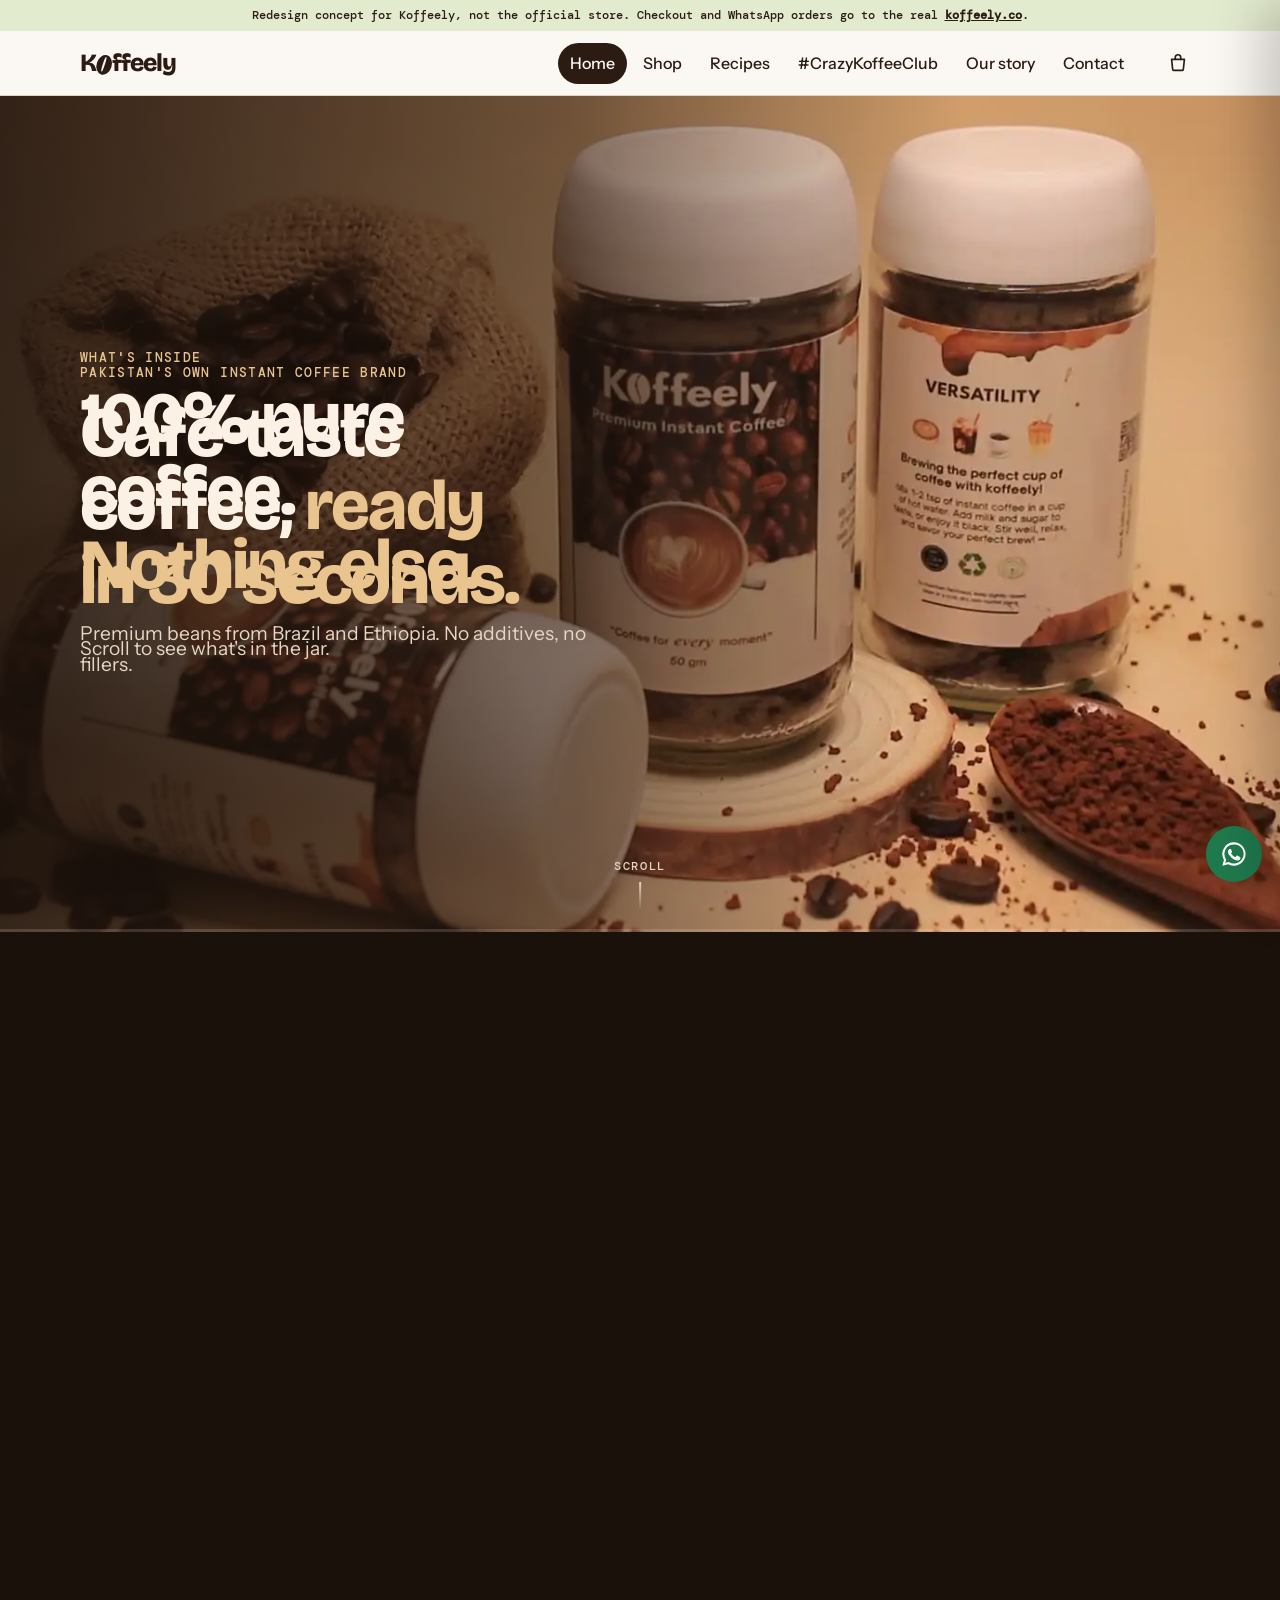
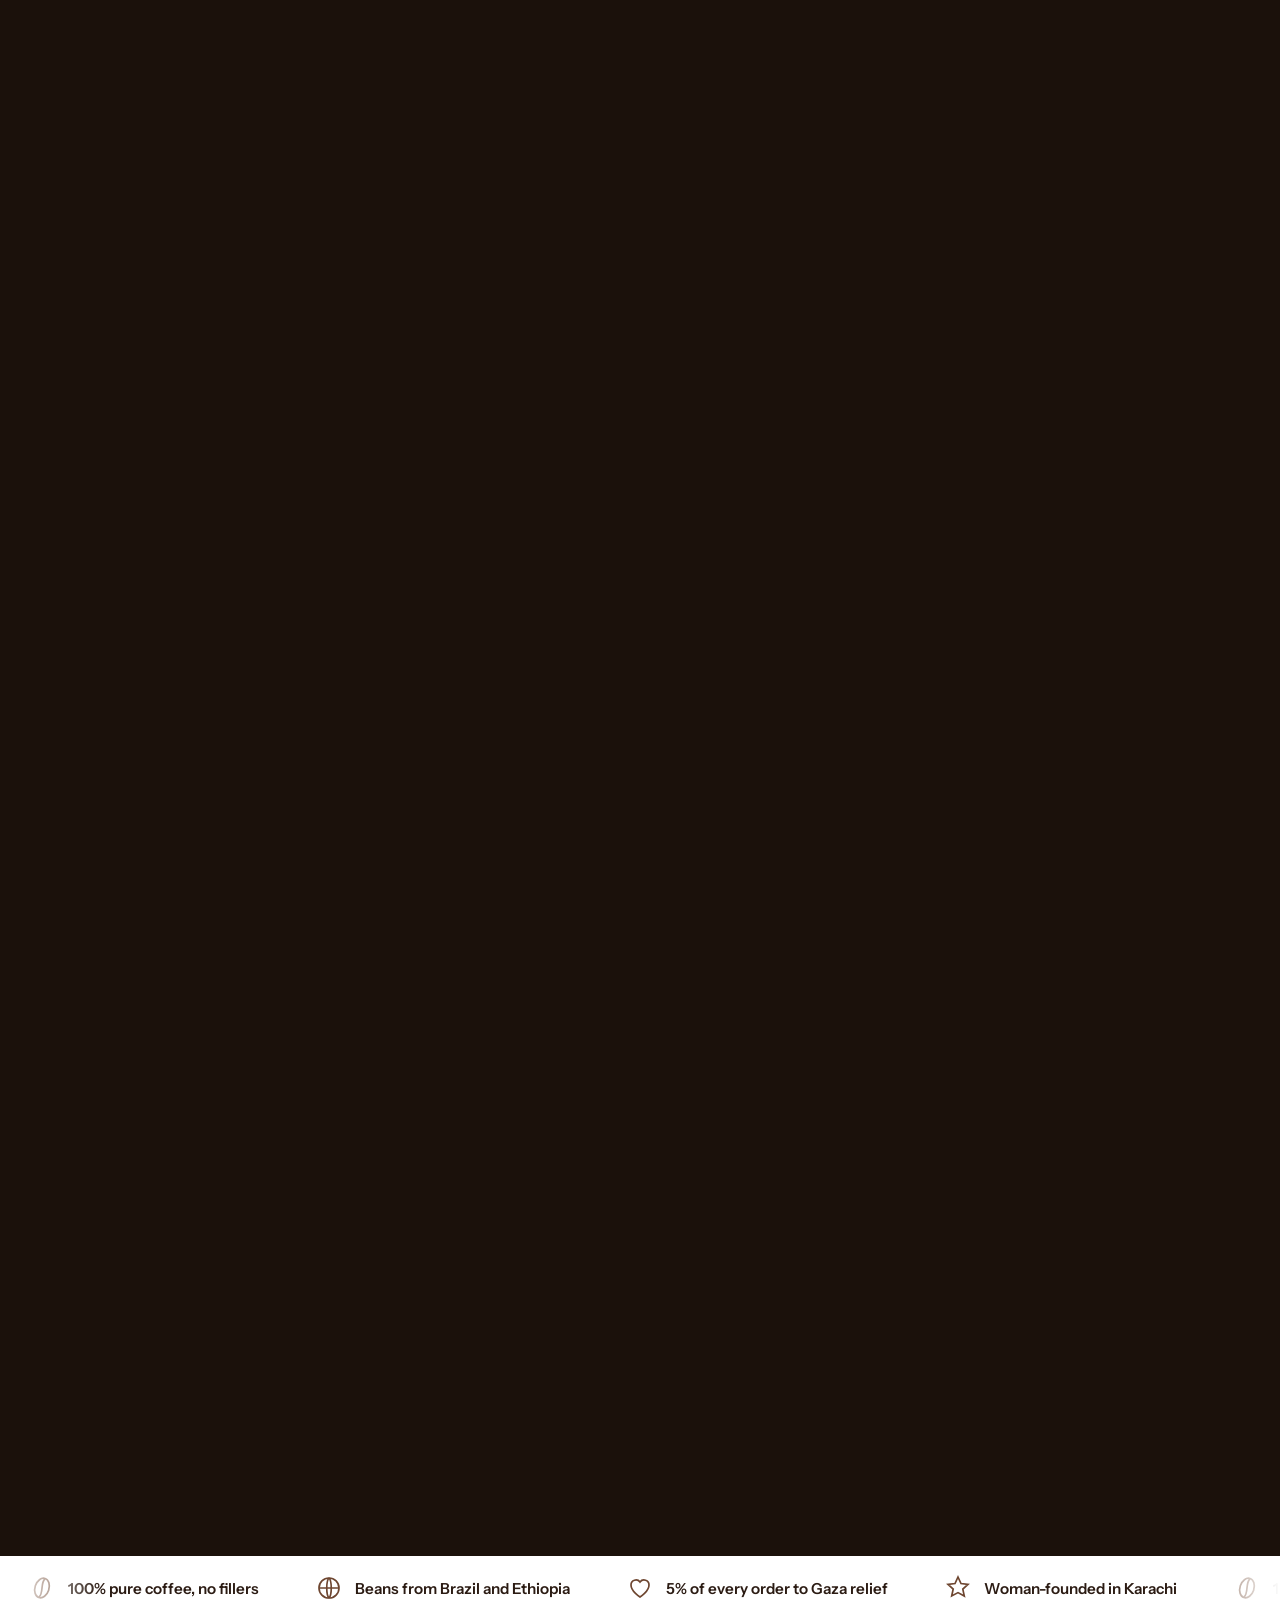
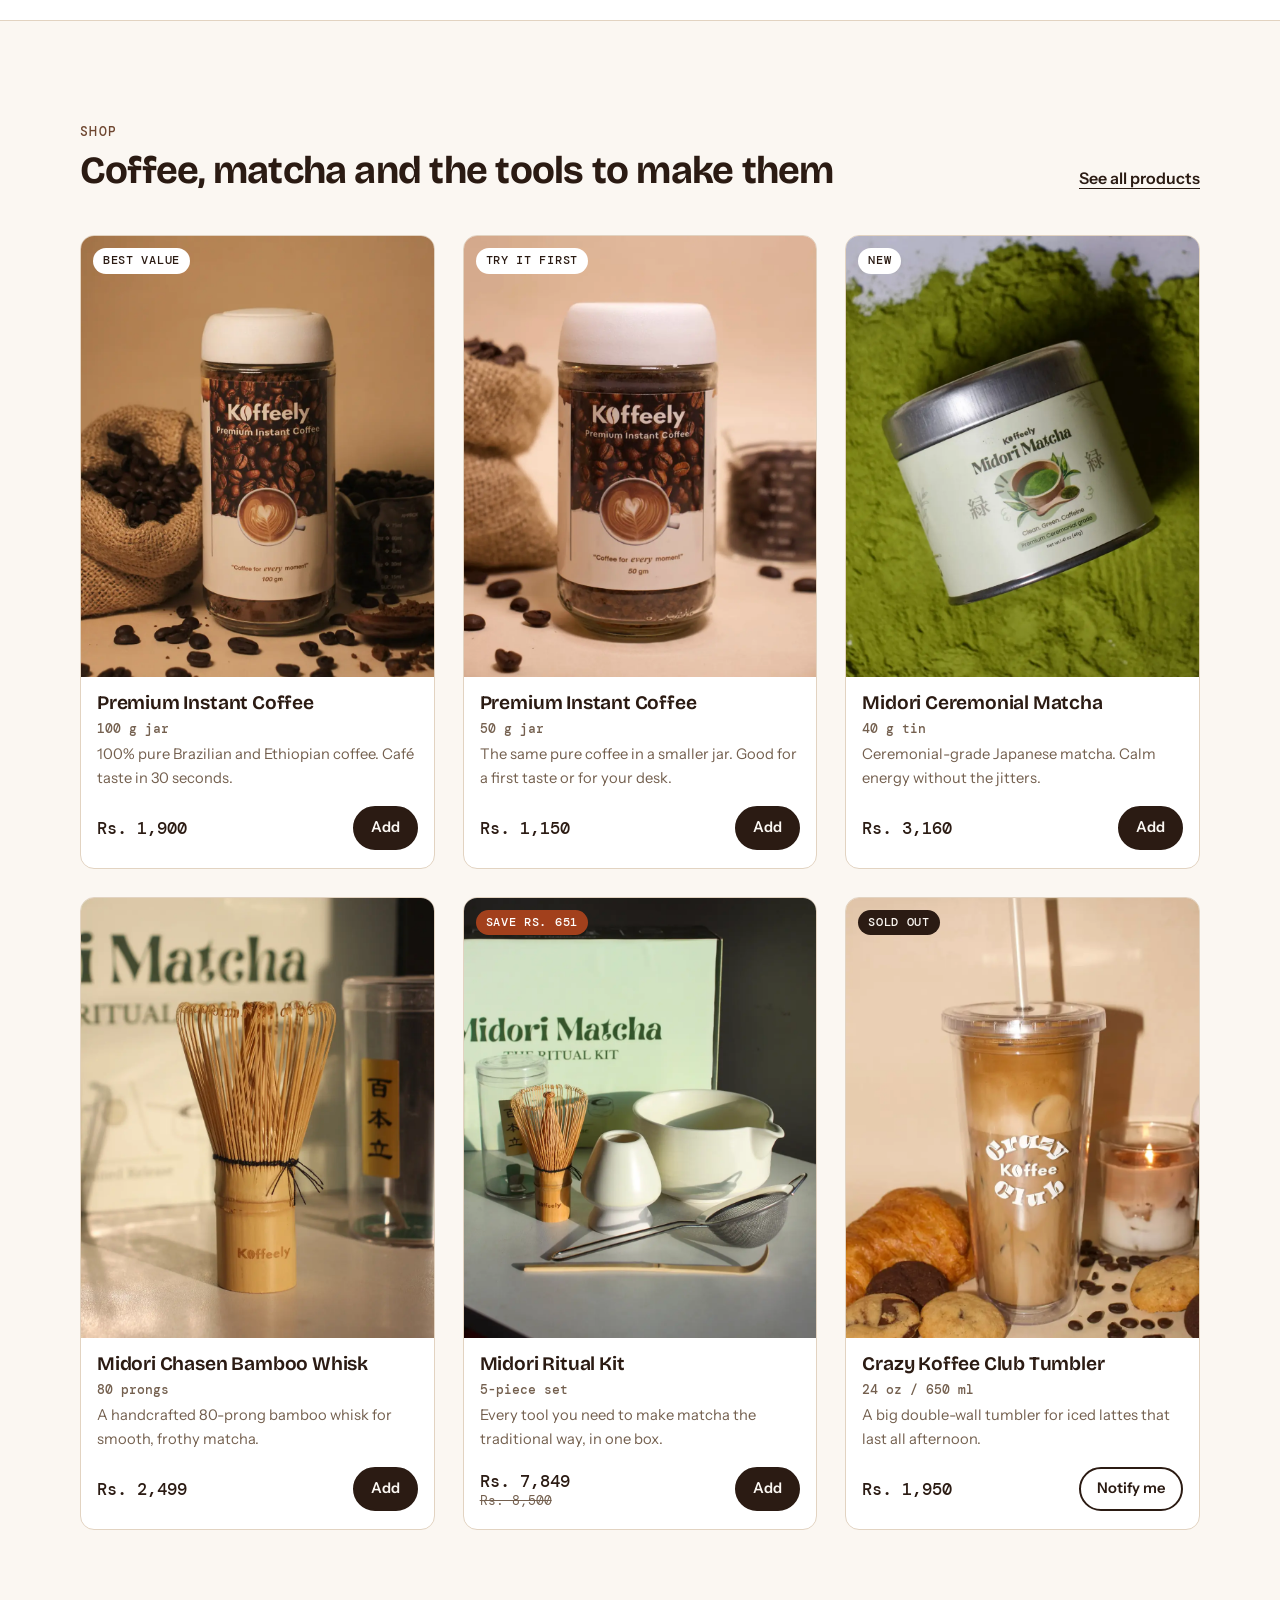
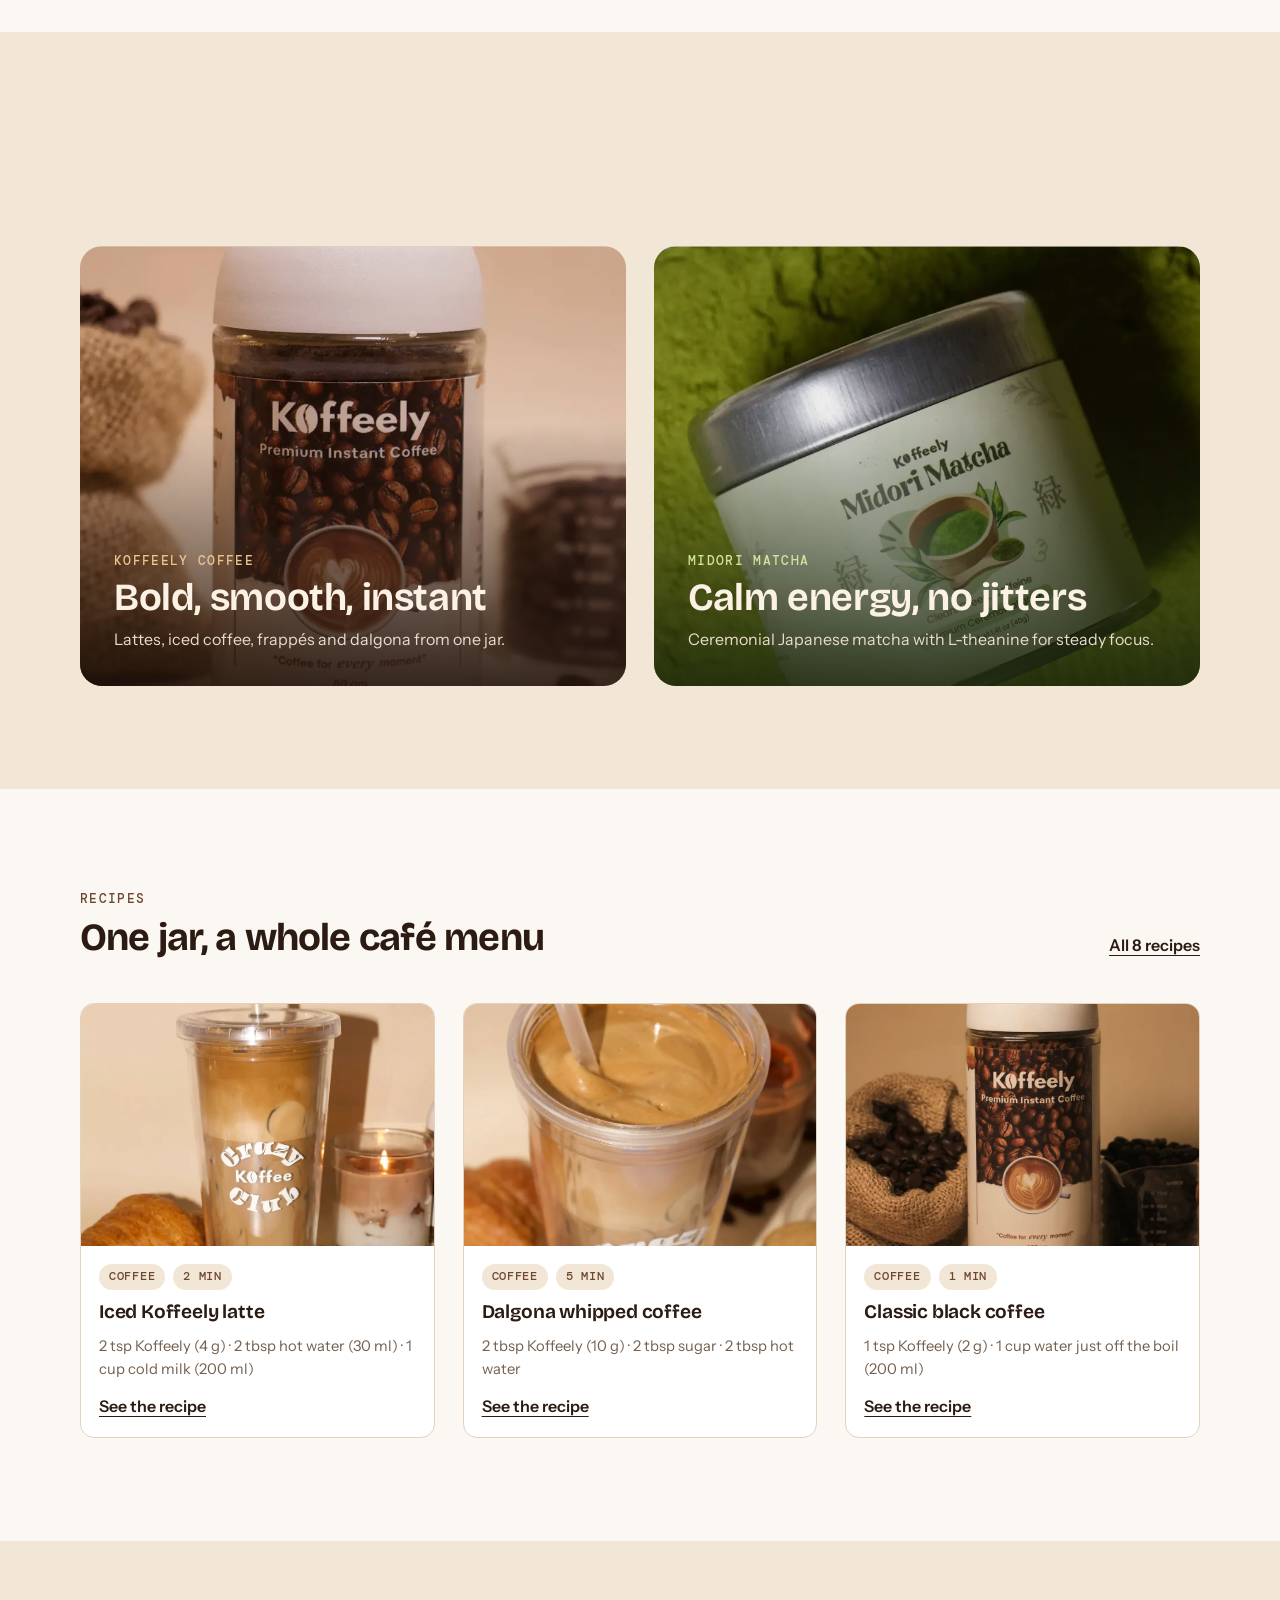
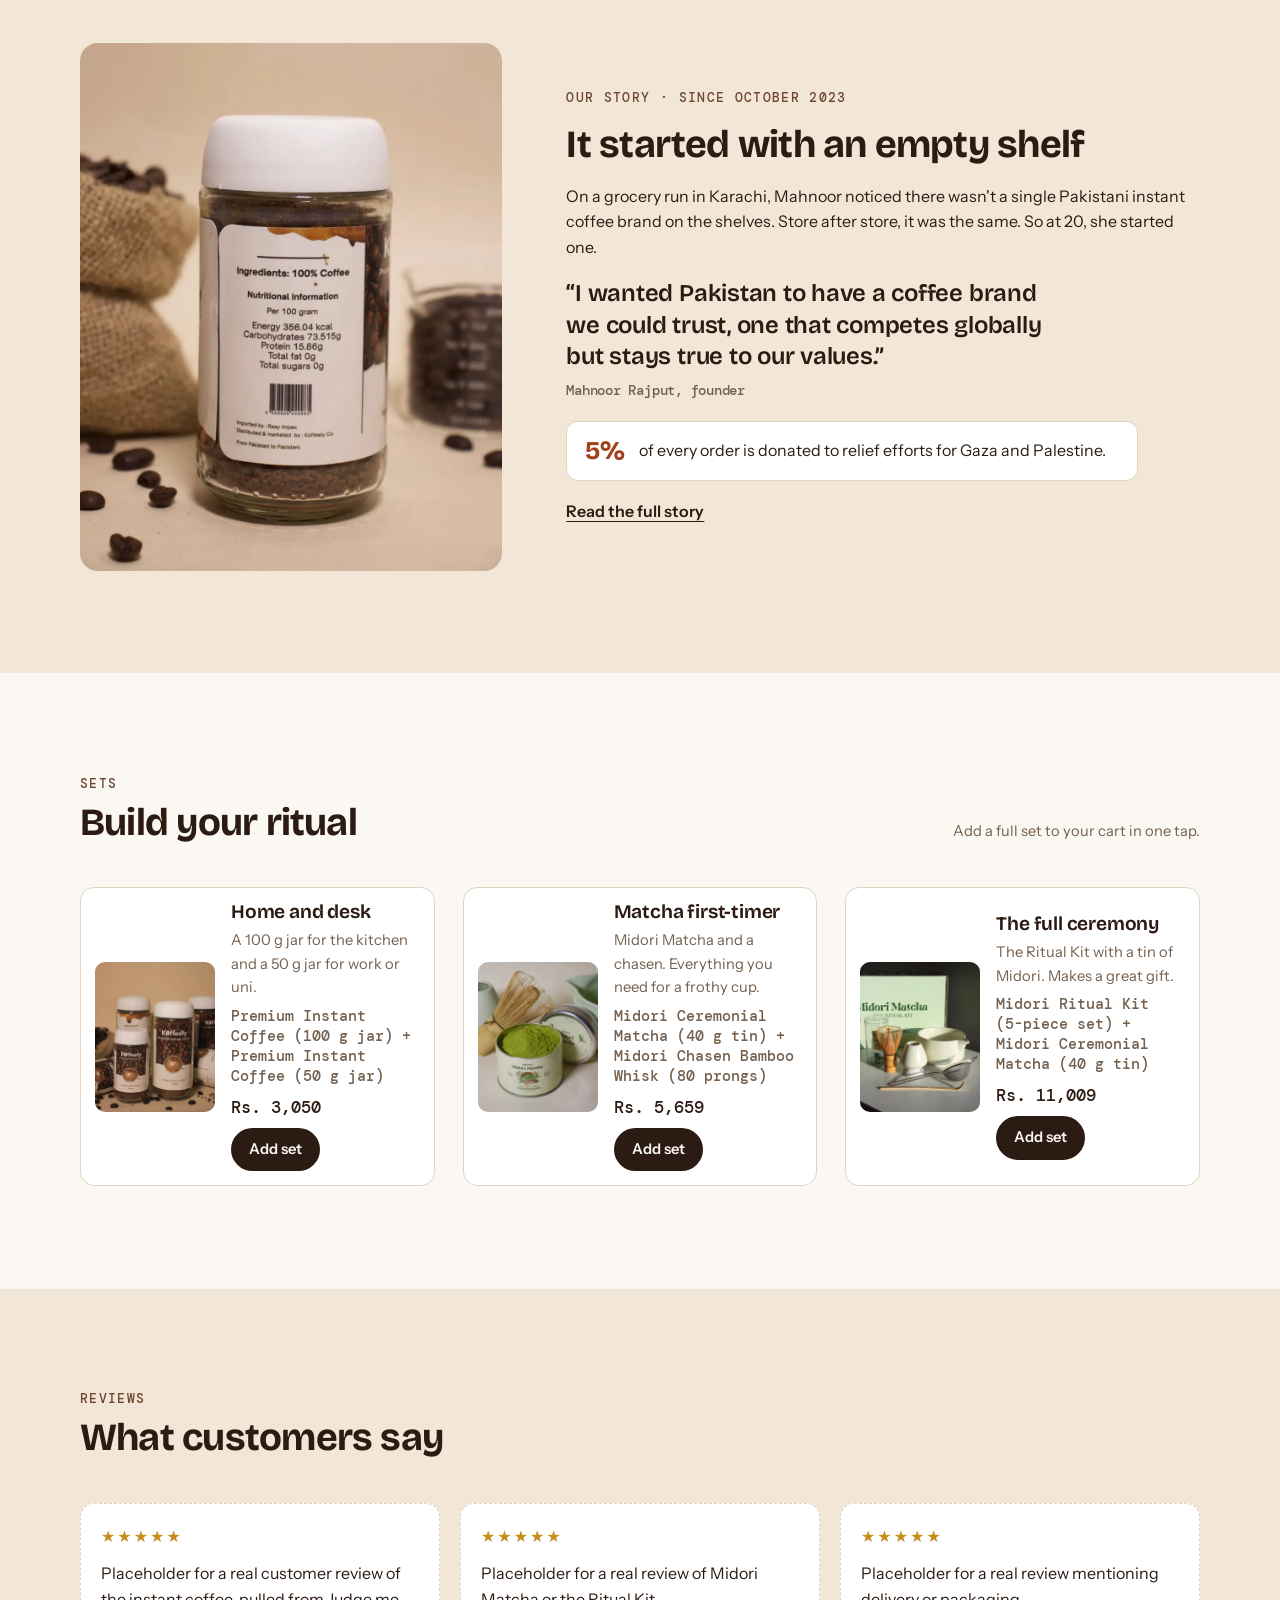
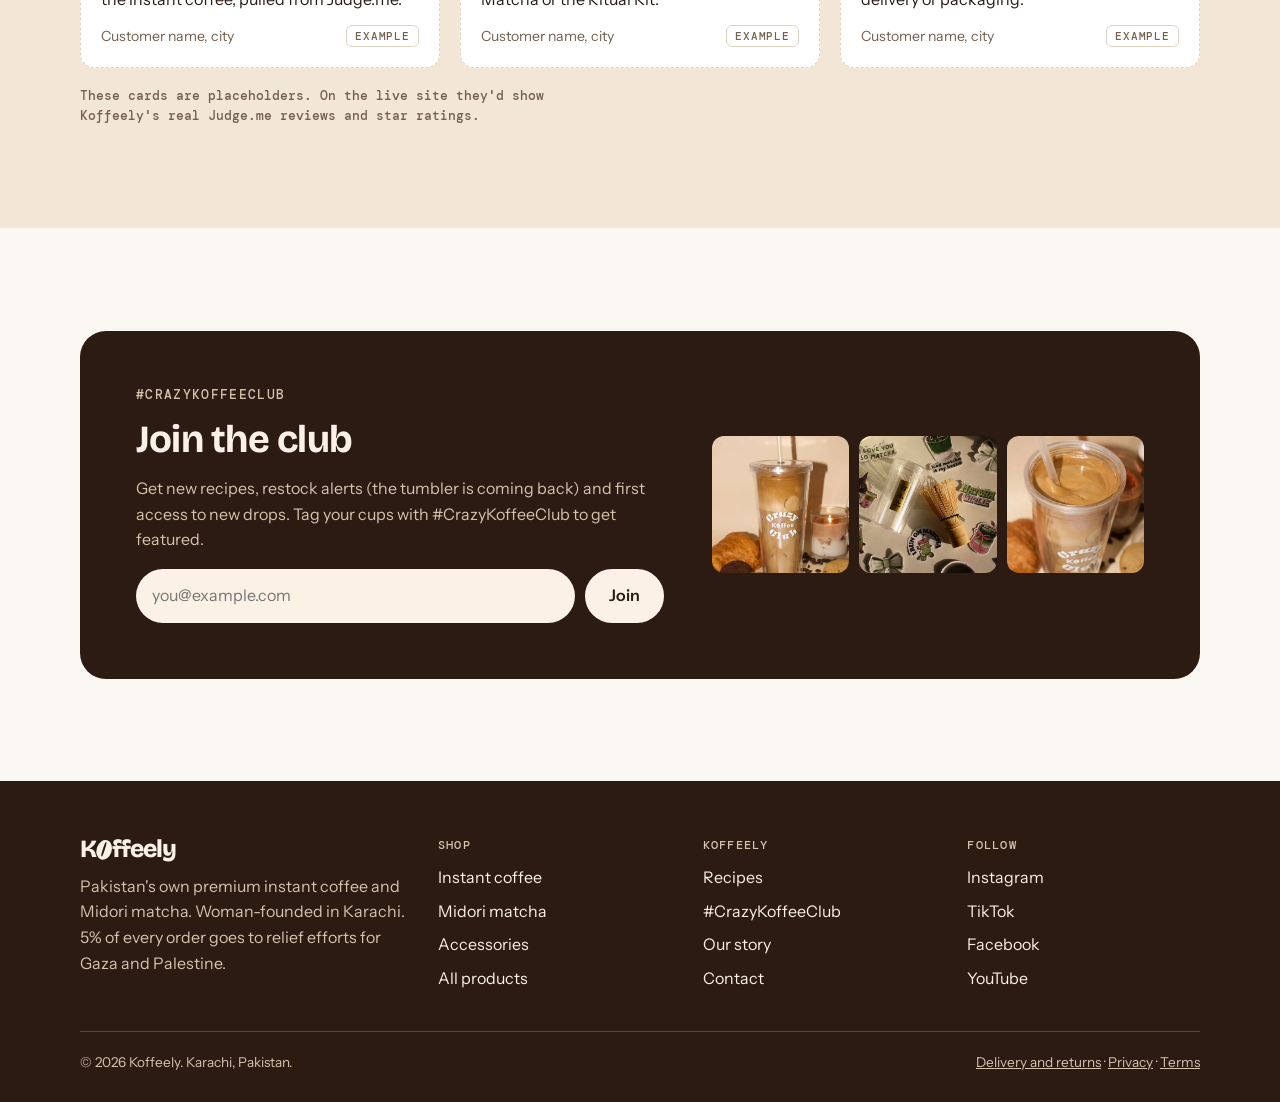
==== commit b2d5aebf: "Scroll-driven video hero, scroll animations and Home nav link The homepage hero now plays Koffeely's" ====
--- a/index.html
+++ b/index.html
@@ -20,6 +20,8 @@
 <link rel="preconnect" href="https://fonts.gstatic.com" crossorigin>
 <link rel="stylesheet" href="https://fonts.googleapis.com/css2?family=Bricolage+Grotesque:opsz,wght@12..96,400..800&family=DM+Mono:wght@400;500&family=Instrument+Sans:wght@400..700&display=swap">
 <link rel="stylesheet" href="assets/css/style.css">
+<link rel="preload" as="image" href="assets/img/hero-poster.webp">
+<script src="assets/js/scroll-hero.js" defer></script>
 <script type="application/ld+json">
 {"@context":"https://schema.org","@type":"Organization","name":"Koffeely","url":"https://www.koffeely.co","logo":"https://www.koffeely.co/cdn/shop/files/KOFFEELY_Logo_ZoomedIn.png","email":"koffeelyco@gmail.com","telephone":"+92-329-2016132","founder":{"@type":"Person","name":"Mahnoor Rajput"},"address":{"@type":"PostalAddress","addressLocality":"Karachi","addressCountry":"PK"},"sameAs":["https://www.instagram.com/koffeely.co/","https://www.tiktok.com/@koffeely","https://www.facebook.com/profile.php?id=61572458639599","https://www.youtube.com/channel/UCwJWbZ6tW1SNnRqw0AzqeEQ"]}
 </script>
@@ -33,6 +35,7 @@
     <a class="logo" href="index.html" aria-label="Koffeely home">K<span class="bean" aria-hidden="true"></span>ffeely</a>
     <nav class="nav" id="site-nav" aria-label="Main">
       <ul>
+        <li><a href="index.html" aria-current="page">Home</a></li>
         <li><a href="shop.html">Shop</a></li>
         <li><a href="recipes.html">Recipes</a></li>
         <li><a href="club.html">#CrazyKoffeeClub</a></li>
@@ -54,26 +57,42 @@
 <!-- header:end -->
 
 <main id="main">
-  <section class="hero" aria-labelledby="hero-title">
-    <div class="wrap">
-      <div class="hero-copy">
-        <span class="eyebrow">Pakistan's own instant coffee brand</span>
-        <h1 id="hero-title">Café-taste coffee, <em>ready in 30 seconds.</em></h1>
-        <p>100% pure coffee from Brazilian and Ethiopian beans, with no fillers. Make it black, make it a latte or shake it over ice.</p>
-        <div class="hero-ctas">
-          <a class="btn btn--light" href="shop.html#coffee">Shop coffee</a>
-          <a class="btn btn--outline-light" href="recipes.html">Try a recipe</a>
-        </div>
-        <div class="spec" aria-label="Brew guide: 2 grams of coffee, 200 millilitres of water, 30 seconds">
-          <span><b>Coffee</b>1 tsp · 2 g</span>
-          <span><b>Water or milk</b>200 ml</span>
-          <span><b>Ready in</b>30 s</span>
-        </div>
-      </div>
-      <div class="hero-media">
-        <img src="assets/img/instant-coffee-jars-group.webp" alt="Three Koffeely Premium Instant Coffee jars, 50 g and 100 g, on a warm background" width="800" height="1000" fetchpriority="high">
-        <div class="hero-tag"><span>From Rs. 1,150</span><small>50 g and 100 g jars</small></div>
-      </div>
+  <section class="scrolly" id="scrolly" aria-labelledby="hero-title">
+    <div class="scrolly-stage">
+      <img class="scrolly-poster" src="assets/img/hero-poster.webp" alt="Koffeely Premium Instant Coffee jars beside a sack of coffee beans and a wooden spoon of coffee granules" width="1600" height="900" fetchpriority="high">
+      <canvas class="scrolly-canvas" aria-hidden="true"></canvas>
+      <div class="scrolly-scrim" aria-hidden="true"></div>
+      <div class="wrap scrolly-beats">
+        <div class="beat" data-beat>
+          <span class="eyebrow">Pakistan's own instant coffee brand</span>
+          <h1 id="hero-title">Café-taste coffee, <em>ready in 30 seconds.</em></h1>
+          <p class="beat-hint">Scroll to see what's in the jar.</p>
+        </div>
+        <div class="beat" data-beat>
+          <span class="eyebrow">What's inside</span>
+          <p class="beat-title">100% pure coffee. <em>Nothing else.</em></p>
+          <p>Premium beans from Brazil and Ethiopia. No additives, no fillers.</p>
+        </div>
+        <div class="beat" data-beat>
+          <span class="eyebrow">The brew guide</span>
+          <p class="beat-title">One spoon. <em>One cup.</em></p>
+          <div class="spec" aria-label="Brew guide: 1 teaspoon or 2 grams of coffee, 200 millilitres of water or milk, ready in 30 seconds">
+            <span data-chip><b>Coffee</b>1 tsp · 2 g</span>
+            <span data-chip><b>Water or milk</b>200 ml</span>
+            <span data-chip><b>Ready in</b>30 s</span>
+          </div>
+        </div>
+        <div class="beat" data-beat>
+          <span class="eyebrow">50 g and 100 g jars</span>
+          <p class="beat-title">From Rs. 1,150. <em>Hot, iced or whipped.</em></p>
+          <div class="hero-ctas">
+            <a class="btn btn--light" href="shop.html#coffee">Shop coffee</a>
+            <a class="btn btn--outline-light" href="recipes.html">Try a recipe</a>
+          </div>
+        </div>
+      </div>
+      <div class="scrolly-progress" aria-hidden="true"><span></span></div>
+      <span class="scroll-cue" aria-hidden="true">Scroll</span>
     </div>
   </section>
 
--- a/assets/css/style.css
+++ b/assets/css/style.css
@@ -185,10 +185,9 @@
 /* Two lines split */
 .lines { display: grid; grid-template-columns: 1fr 1fr; gap: clamp(16px, 2.4vw, 28px); }
 .line-card { position: relative; display: grid; align-content: end; min-height: 440px; border-radius: 22px; overflow: hidden; text-decoration: none; color: #fbf1e4; isolation: isolate; }
-.line-card img { position: absolute; inset: 0; width: 100%; height: 100%; object-fit: cover; z-index: -2; transition: transform .6s ease; }
+.line-card img { position: absolute; inset: 0; width: 100%; height: 100%; object-fit: cover; z-index: -2; }
 .line-card::before { content: ""; position: absolute; inset: 0; z-index: -1; background: linear-gradient(to top, rgb(30 18 11 / .88), rgb(30 18 11 / .1) 60%); }
 .line-card--matcha::before { background: linear-gradient(to top, rgb(28 40 12 / .9), rgb(28 40 12 / .08) 60%); }
-.line-card:hover img { transform: scale(1.04); }
 .line-card div { padding: clamp(22px, 3vw, 34px); display: grid; gap: 8px; }
 .line-card .eyebrow { color: #e9c48f; }
 .line-card--matcha .eyebrow { color: #cfe39a; }
@@ -353,6 +352,68 @@
 .footer-base { margin-top: 40px; padding-top: 20px; border-top: 1px solid color-mix(in srgb, var(--on-block) 20%, transparent); display: flex; justify-content: space-between; flex-wrap: wrap; gap: 12px; font-size: .85rem; color: var(--on-block-muted); }
 @media (max-width: 760px) { .footer-grid { grid-template-columns: 1fr 1fr; } .footer-brand { grid-column: 1 / -1; } }
 
+
+/* ---------- Scroll hero ----------
+   Static by default (no JS, reduced motion, Save-Data): poster behind stacked beats.
+   scroll-hero.js adds .scrolly--on for the sticky, scrubbed version. */
+.scrolly { position: relative; background: #1b110b; color: #fbf1e4; }
+.scrolly-stage { position: relative; overflow: hidden; isolation: isolate; }
+.scrolly-poster, .scrolly-canvas { position: absolute; inset: 0; width: 100%; height: 100%; object-fit: cover; z-index: -2; }
+.scrolly-canvas { opacity: 0; transition: opacity .4s ease; }
+.scrolly-canvas.is-live { opacity: 1; }
+.scrolly-scrim { position: absolute; inset: 0; z-index: -1; background: linear-gradient(90deg, rgb(27 17 11 / .86) 0%, rgb(27 17 11 / .55) 45%, rgb(27 17 11 / .05) 75%); }
+.scrolly-beats { display: grid; gap: 40px; padding-block: clamp(48px, 8vw, 96px); }
+.beat { display: grid; gap: 16px; max-width: 34rem; min-width: 0; }
+.beat .eyebrow { color: #e9c48f; }
+.beat h1, .beat .beat-title { font: 750 clamp(2.3rem, 1.4rem + 4vw, 4.4rem)/1.04 var(--font-display); letter-spacing: -0.025em; text-wrap: balance; margin: 0; color: #fbf1e4; }
+.beat h1 em, .beat-title em { font-style: normal; color: #e9c48f; }
+.beat p { color: #e6d6c4; font-size: var(--step-1); }
+.beat .spec { border-color: rgb(251 241 228 / .3); }
+.beat .spec span { border-color: rgb(251 241 228 / .3); }
+.scrolly-progress, .scroll-cue { display: none; }
+.scrolly:not(.scrolly--on) .beat-hint { display: none; }
+.scrolly:not(.scrolly--on) .scrolly-scrim { background: linear-gradient(90deg, rgb(27 17 11 / .9), rgb(27 17 11 / .74)); }
+.scrolly:not(.scrolly--on) .beat .beat-title { font-size: var(--step-3); }
+@media (min-width: 900px) {
+  .scrolly:not(.scrolly--on) .scrolly-beats { grid-template-columns: repeat(3, minmax(0, 1fr)); gap: 40px 32px; }
+  .scrolly:not(.scrolly--on) .beat:first-child { grid-column: 1 / -1; }
+}
+
+.scrolly--on { height: 340vh; }
+.scrolly--on .scrolly-stage { position: sticky; top: calc(var(--header-h) + env(safe-area-inset-top, 0px)); height: calc(100svh - var(--header-h) - env(safe-area-inset-top, 0px)); }
+.scrolly--on .scrolly-beats { height: 100%; padding-block: 0; display: grid; align-items: center; }
+.scrolly--on .beat { grid-area: 1 / 1; opacity: var(--v, 0); transform: translateY(calc((1 - var(--v, 0)) * 28px)); will-change: opacity, transform; }
+.scrolly--on .beat.is-hidden { visibility: hidden; }
+.scrolly--on [data-chip] { opacity: calc(.15 + var(--v, 0) * .85); transform: translateY(calc((1 - var(--v, 0)) * 10px)); }
+.scrolly--on .scrolly-progress { display: block; position: absolute; left: 0; right: 0; bottom: 0; height: 3px; background: rgb(251 241 228 / .15); }
+.scrolly--on .scrolly-progress span { display: block; height: 100%; background: #e9c48f; transform-origin: left; transform: scaleX(0); }
+.scrolly--on .scroll-cue { display: flex; flex-direction: column; align-items: center; gap: 8px; position: absolute; left: 50%; bottom: 22px; transform: translateX(-50%); font: 500 .72rem var(--font-mono); letter-spacing: .14em; text-transform: uppercase; color: #e6d6c4; }
+.scrolly--on .scroll-cue::after { content: ""; width: 1.5px; height: 28px; background: linear-gradient(#e6d6c4, transparent); animation: cue 1.6s ease-in-out infinite; }
+@keyframes cue { 0% { transform: scaleY(0); transform-origin: top; } 50% { transform: scaleY(1); transform-origin: top; } 51% { transform-origin: bottom; } 100% { transform: scaleY(0); transform-origin: bottom; } }
+@media (max-width: 700px) {
+  .scrolly-scrim { background: linear-gradient(0deg, rgb(27 17 11 / .92) 0%, rgb(27 17 11 / .6) 42%, rgb(27 17 11 / .05) 70%); }
+  .scrolly--on .scrolly-beats { align-items: end; padding-bottom: 64px; }
+  .beat h1, .beat .beat-title { font-size: clamp(2rem, 1.2rem + 5vw, 2.6rem); }
+  .scrolly--on .scroll-cue { display: none; }
+  .beat p { font-size: 1.02rem; }
+}
+
+/* ---------- Reveal on scroll (only below-the-fold elements get the start state) ---------- */
+.reveal { opacity: 0; transform: translateY(18px); transition: opacity .6s ease, transform .6s cubic-bezier(.2,.7,.2,1); transition-delay: var(--d, 0ms); }
+.reveal.in { opacity: 1; transform: none; }
+
+/* ---------- Trust strip marquee ---------- */
+.trust--marquee .wrap { max-width: none; padding-inline: 0; overflow: hidden; -webkit-mask-image: linear-gradient(90deg, transparent, #000 8%, #000 92%, transparent); mask-image: linear-gradient(90deg, transparent, #000 8%, #000 92%, transparent); }
+.trust--marquee ul { display: flex; width: max-content; gap: 56px; padding-inline: 28px; animation: marquee 34s linear infinite; }
+.trust--marquee li { white-space: nowrap; }
+.trust--marquee:hover ul, .trust--marquee:focus-within ul { animation-play-state: paused; }
+@keyframes marquee { to { transform: translateX(-50%); } }
+
+/* ---------- Parallax on the ritual cards ---------- */
+.line-card img { transform: translateY(var(--py, 0px)) scale(var(--ps, 1.1)); transition: none; }
+.line-card:hover img { --ps: 1.14; transform: translateY(var(--py, 0px)) scale(var(--ps)); }
+
 @media (prefers-reduced-motion: reduce) {
   *, *::before, *::after { transition: none !important; animation: none !important; scroll-behavior: auto !important; }
-}
+  .reveal { opacity: 1; transform: none; }
+}
